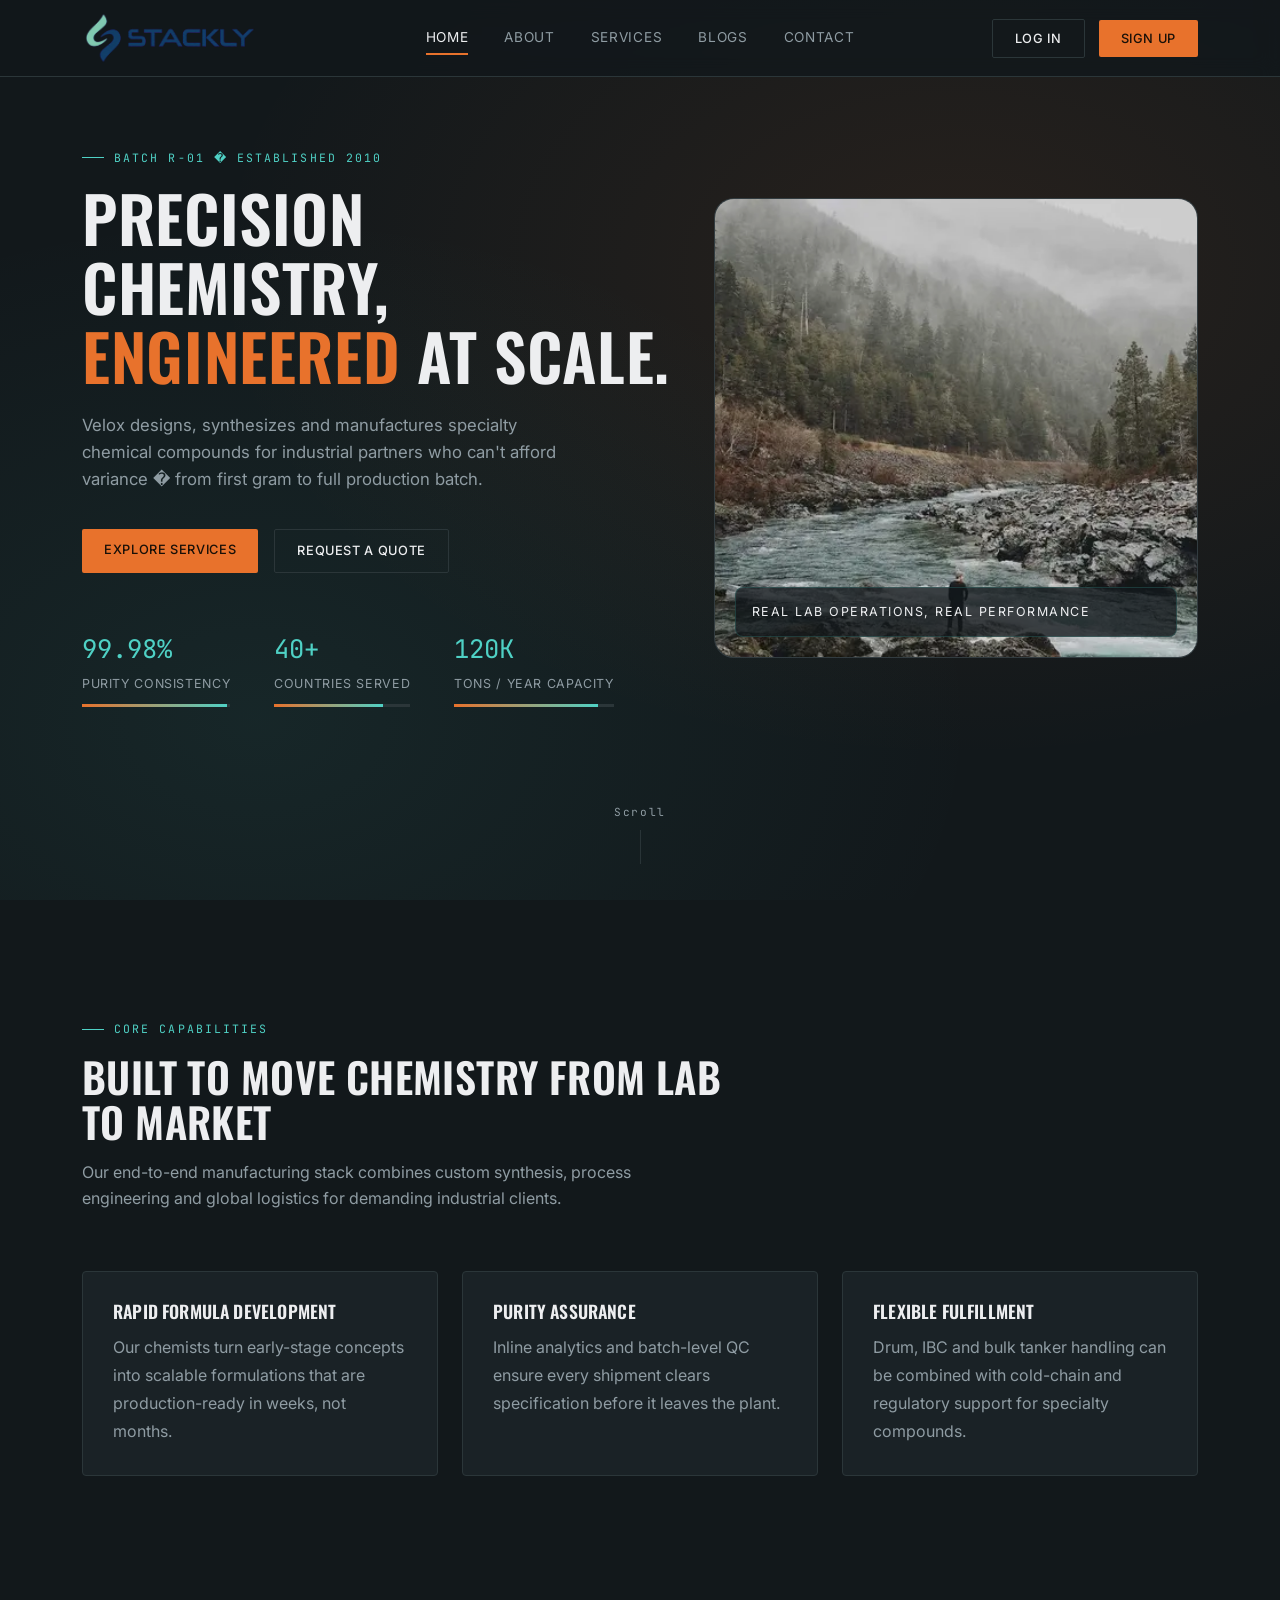
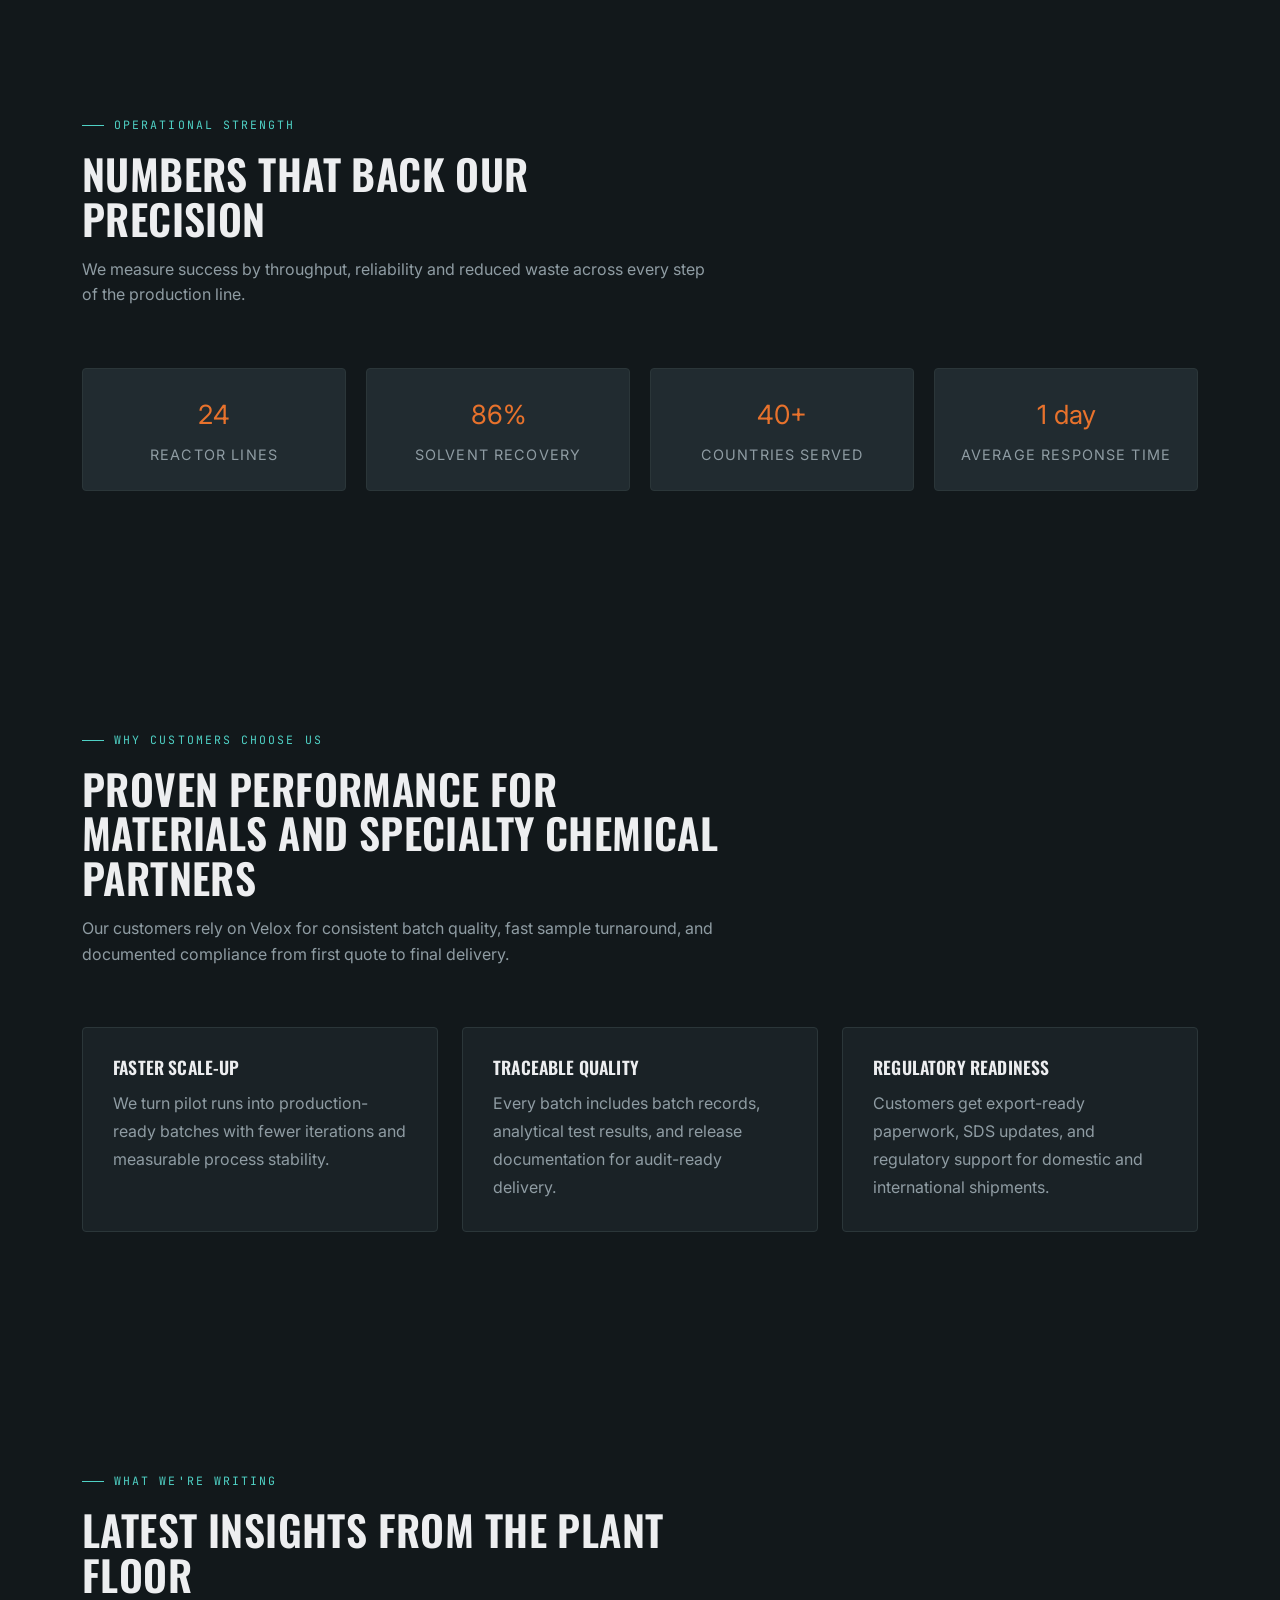
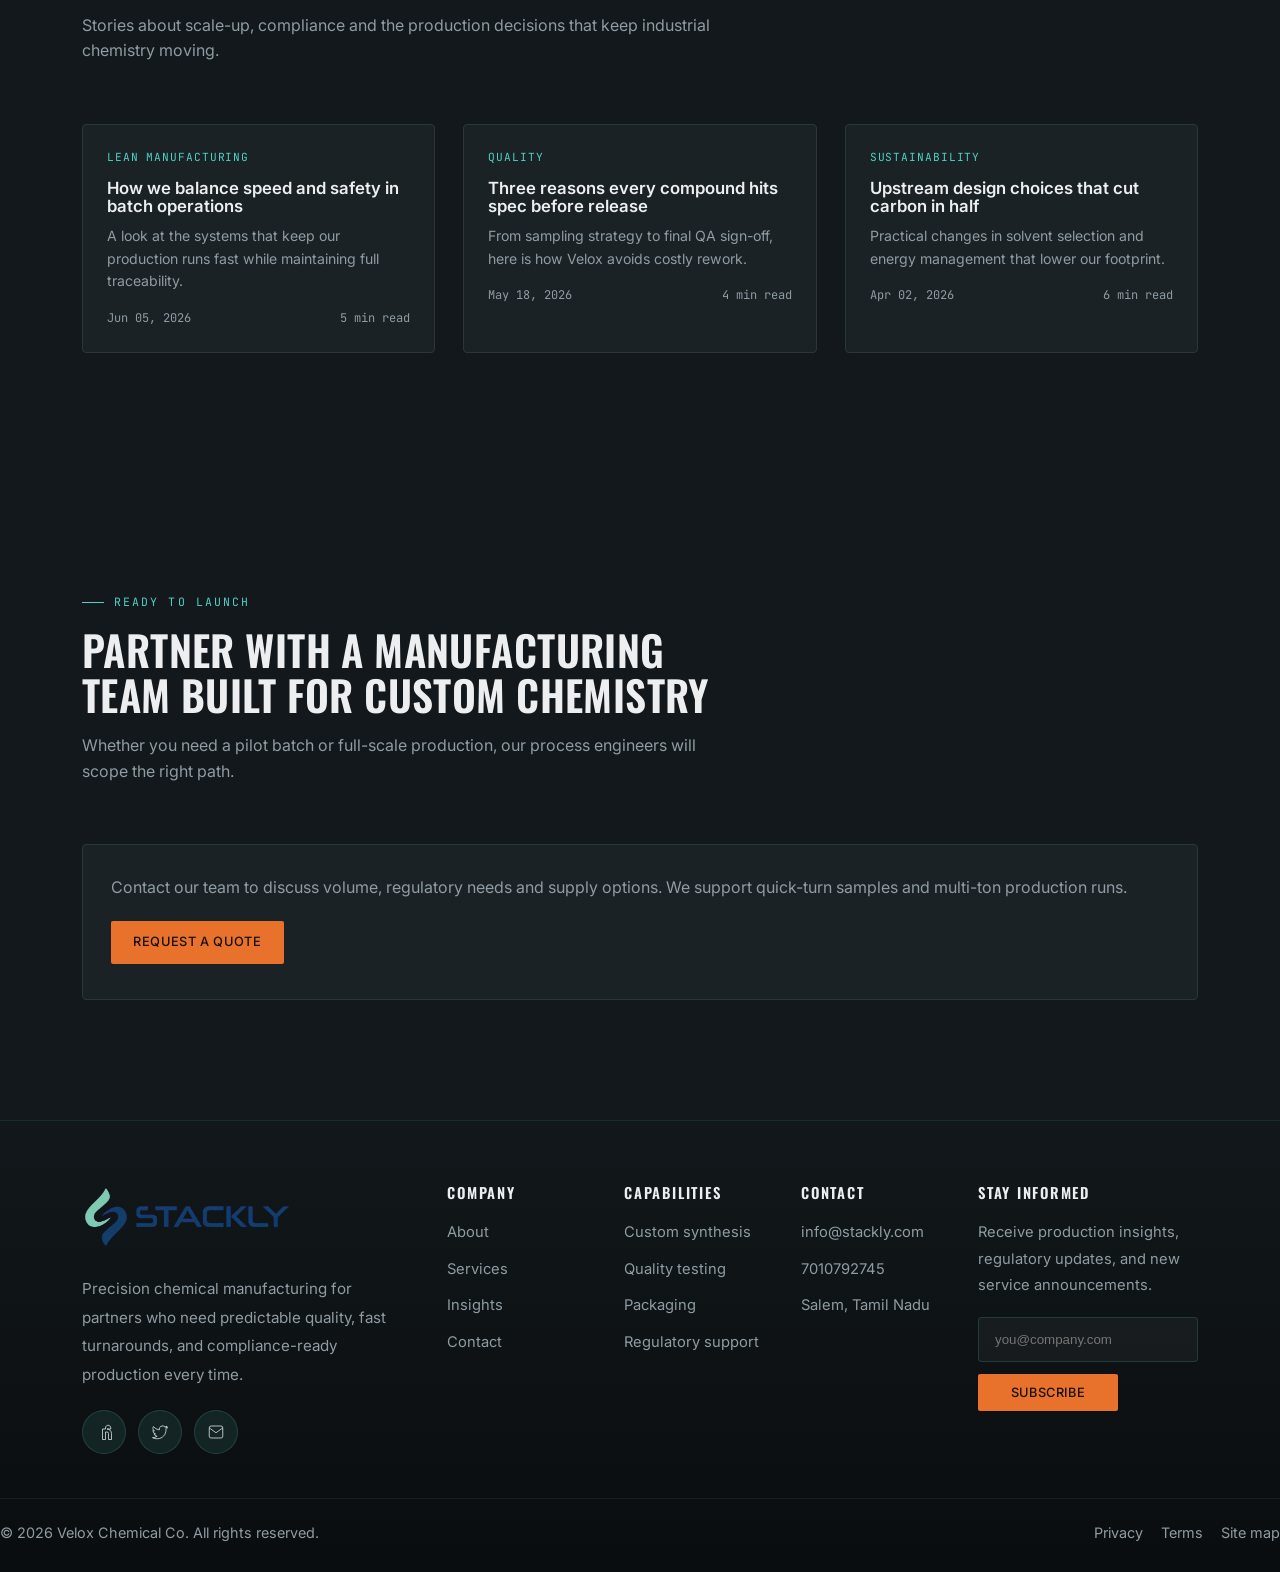
==== index.html @ 1faf5c13 "initial commit" ====
<!DOCTYPE html>
<html lang="en">
<head>
<meta charset="UTF-8">
<meta name="viewport" content="width=device-width, initial-scale=1.0">
<title>VELOX Chemical � Precision Chemical Manufacturing</title>
<link rel="preconnect" href="https://fonts.googleapis.com">
<link href="https://fonts.googleapis.com/css2?family=Oswald:wght@400;500;600;700&family=Inter:wght@400;500;600&family=JetBrains+Mono:wght@400;500&display=swap" rel="stylesheet">
<link rel="stylesheet" href="styles.css">
</head>
<body>
<header class="site-nav">
  <div class="nav-inner">
    <a href="index.html" class="logo">
      <img src="assets/stackly-logo.png" alt="Stackly" class="brand-logo">
    </a>
    <button class="hamburger" id="hamburger" aria-label="Toggle menu"><span></span><span></span><span></span></button>
    <nav class="links" id="navLinks">
      <a href="index.html" class="nav-link">Home</a>
      <a href="about.html" class="nav-link">About</a>
      <a href="services.html" class="nav-link">Services</a>
      <a href="blogs.html" class="nav-link">Blogs</a>
      <a href="contact.html" class="nav-link">Contact</a>
    </nav>
    <div class="nav-actions">
      <button class="btn btn-ghost" onclick="openAuth('login')"><span>Log In</span></button>
      <button class="btn btn-primary" onclick="openAuth('signup')"><span>Sign Up</span></button>
    </div>
  </div>
</header>
<main id="site">
  <section class="hero" id="home">
    <div class="container hero-grid">
      <div>
        <div class="eyebrow">Batch R-01 � Established 2010</div>
        <h1 class="reveal in-view">Precision chemistry,<br><em>engineered</em> at scale.</h1>
        <p class="lede reveal in-view" style="transition-delay:.1s">Velox designs, synthesizes and manufactures specialty chemical compounds for industrial partners who can't afford variance � from first gram to full production batch.</p>
        <div class="hero-ctas reveal in-view" style="transition-delay:.2s">
          <a href="services.html" class="btn btn-primary"><span>Explore Services</span></a>
          <a href="contact.html" class="btn btn-ghost"><span>Request a Quote</span></a>
        </div>
        <div class="stat-row reveal in-view" style="transition-delay:.3s">
          <div class="stat">
            <div class="num">99.98%</div>
            <div class="label">Purity Consistency</div>
            <div class="liquid-bar" style="--fill:98%"><i></i></div>
          </div>
          <div class="stat">
            <div class="num">40+</div>
            <div class="label">Countries Served</div>
            <div class="liquid-bar" style="--fill:80%"><i></i></div>
          </div>
          <div class="stat">
            <div class="num">120K</div>
            <div class="label">Tons / Year Capacity</div>
            <div class="liquid-bar" style="--fill:90%"><i></i></div>
          </div>
        </div>
      </div>
      <div class="scene reveal in-view" style="transition-delay:.2s">
        <div class="hero-media">
          <img src="assets/hero.webp" alt="Laboratory technician inspecting chemical reactor">
          <div class="hero-media-tag">Real lab operations, real performance</div>
        </div>
      </div>
    </div>
    <div class="scroll-cue"><span>Scroll</span><div class="line"></div></div>
  </section>
  <section id="home-services">
    <div class="container">
      <div class="section-head reveal">
        <div class="eyebrow">Core capabilities</div>
        <h2>Built to move chemistry from lab to market</h2>
        <p>Our end-to-end manufacturing stack combines custom synthesis, process engineering and global logistics for demanding industrial clients.</p>
      </div>
      <div class="feature-grid reveal-stagger">
        <div class="feature-card">
          <h3>Rapid formula development</h3>
          <p>Our chemists turn early-stage concepts into scalable formulations that are production-ready in weeks, not months.</p>
        </div>
        <div class="feature-card">
          <h3>Purity assurance</h3>
          <p>Inline analytics and batch-level QC ensure every shipment clears specification before it leaves the plant.</p>
        </div>
        <div class="feature-card">
          <h3>Flexible fulfillment</h3>
          <p>Drum, IBC and bulk tanker handling can be combined with cold-chain and regulatory support for specialty compounds.</p>
        </div>
      </div>
    </div>
  </section>
  <section id="home-impact" class="reveal">
    <div class="container">
      <div class="section-head">
        <div class="eyebrow">Operational strength</div>
        <h2>Numbers that back our precision</h2>
        <p>We measure success by throughput, reliability and reduced waste across every step of the production line.</p>
      </div>
      <div class="stats-grid">
        <div class="stat-card"><div class="num">24</div><div class="label">Reactor lines</div></div>
        <div class="stat-card"><div class="num">86%</div><div class="label">Solvent recovery</div></div>
        <div class="stat-card"><div class="num">40+</div><div class="label">Countries served</div></div>
        <div class="stat-card"><div class="num">1 day</div><div class="label">Average response time</div></div>
      </div>
    </div>
  </section>
  <section id="home-trust" class="reveal">
    <div class="container">
      <div class="section-head">
        <div class="eyebrow">Why customers choose us</div>
        <h2>Proven performance for materials and specialty chemical partners</h2>
        <p>Our customers rely on Velox for consistent batch quality, fast sample turnaround, and documented compliance from first quote to final delivery.</p>
      </div>
      <div class="feature-grid reveal-stagger">
        <div class="feature-card">
          <h3>Faster scale-up</h3>
          <p>We turn pilot runs into production-ready batches with fewer iterations and measurable process stability.</p>
        </div>
        <div class="feature-card">
          <h3>Traceable quality</h3>
          <p>Every batch includes batch records, analytical test results, and release documentation for audit-ready delivery.</p>
        </div>
        <div class="feature-card">
          <h3>Regulatory readiness</h3>
          <p>Customers get export-ready paperwork, SDS updates, and regulatory support for domestic and international shipments.</p>
        </div>
      </div>
    </div>
  </section>
  <section id="home-blog">
    <div class="container">
      <div class="section-head reveal">
        <div class="eyebrow">What we're writing</div>
        <h2>Latest insights from the plant floor</h2>
        <p>Stories about scale-up, compliance and the production decisions that keep industrial chemistry moving.</p>
      </div>
      <div class="blog-grid reveal-stagger">
        <article class="blog-card">
          <div class="blog-body">
            <div class="blog-tag">Lean Manufacturing</div>
            <h3>How we balance speed and safety in batch operations</h3>
            <p>A look at the systems that keep our production runs fast while maintaining full traceability.</p>
            <div class="blog-meta"><span>Jun 05, 2026</span><span>5 min read</span></div>
          </div>
        </article>
        <article class="blog-card">
          <div class="blog-body">
            <div class="blog-tag">Quality</div>
            <h3>Three reasons every compound hits spec before release</h3>
            <p>From sampling strategy to final QA sign-off, here is how Velox avoids costly rework.</p>
            <div class="blog-meta"><span>May 18, 2026</span><span>4 min read</span></div>
          </div>
        </article>
        <article class="blog-card">
          <div class="blog-body">
            <div class="blog-tag">Sustainability</div>
            <h3>Upstream design choices that cut carbon in half</h3>
            <p>Practical changes in solvent selection and energy management that lower our footprint.</p>
            <div class="blog-meta"><span>Apr 02, 2026</span><span>6 min read</span></div>
          </div>
        </article>
      </div>
    </div>
  </section>
  <section id="home-cta" class="reveal">
    <div class="container">
      <div class="section-head">
        <div class="eyebrow">Ready to launch</div>
        <h2>Partner with a manufacturing team built for custom chemistry</h2>
        <p>Whether you need a pilot batch or full-scale production, our process engineers will scope the right path.</p>
      </div>
      <div class="card-panel">
        <p>Contact our team to discuss volume, regulatory needs and supply options. We support quick-turn samples and multi-ton production runs.</p>
        <a href="contact.html" class="btn btn-primary" style="margin-top:20px; display:inline-block;"><span>Request a quote</span></a>
      </div>
    </div>
  </section>
</main>
<footer class="site-footer">
  <div class="container footer-grid">
    <div class="footer-brand">
      <a href="index.html" class="footer-logo"><img src="assets/stackly-logo.png" alt="Stackly" class="brand-logo"></a>
      <p>Precision chemical manufacturing for partners who need predictable quality, fast turnarounds, and compliance-ready production every time.</p>
      <div class="footer-social">
        <a href="404.html" aria-label="LinkedIn">
          <svg viewBox="0 0 24 24" aria-hidden="true"><path d="M16 8a6 6 0 0 1 6 6v8h-4v-8a2 2 0 0 0-2-2h-2v10h-4V8h4V6.5C14 4.57 15.57 3 17.5 3S21 4.57 21 6.5V8h-5z"/></svg>
        </a>
        <a href="404.html" aria-label="Twitter">
          <svg viewBox="0 0 24 24" aria-hidden="true"><path d="M22 5.92c-.8.35-1.65.58-2.55.69a4.44 4.44 0 0 0 1.96-2.45 8.8 8.8 0 0 1-2.8 1.08 4.4 4.4 0 0 0-7.5 4.02A12.48 12.48 0 0 1 3.15 4.8a4.37 4.37 0 0 0-.6 2.21 4.4 4.4 0 0 0 1.96 3.66 4.37 4.37 0 0 1-2-.56v.06a4.4 4.4 0 0 0 3.52 4.31 4.44 4.44 0 0 1-2 .08 4.4 4.4 0 0 0 4.11 3.05A8.82 8.82 0 0 1 2 19.54 12.43 12.43 0 0 0 8.29 21c7.55 0 11.68-6.26 11.68-11.68 0-.18-.01-.36-.02-.54A8.36 8.36 0 0 0 22 5.92z"/></svg>
        </a>
        <a href="404.html" aria-label="Email">
          <svg viewBox="0 0 24 24" aria-hidden="true"><path d="M3 6.5A2.5 2.5 0 0 1 5.5 4h13A2.5 2.5 0 0 1 21 6.5v11a2.5 2.5 0 0 1-2.5 2.5h-13A2.5 2.5 0 0 1 3 17.5v-11z"/><path d="M21 6.5 12 13 3 6.5"/></svg>
        </a>
      </div>
    </div>
    <div class="footer-column">
      <h4>Company</h4>
      <a href="about.html">About</a>
      <a href="services.html">Services</a>
      <a href="blogs.html">Insights</a>
      <a href="contact.html">Contact</a>
    </div>
    <div class="footer-column">
      <h4>Capabilities</h4>
      <a href="services.html">Custom synthesis</a>
      <a href="services.html">Quality testing</a>
      <a href="services.html">Packaging</a>
      <a href="services.html">Regulatory support</a>
    </div>
    <div class="footer-column">
      <h4>Contact</h4>
      <p>info@stackly.com</p>
      <p>7010792745</p>
      <p>Salem, Tamil Nadu</p>
    </div>
    <div class="footer-column footer-subscribe">
      <h4>Stay informed</h4>
      <p>Receive production insights, regulatory updates, and new service announcements.</p>
      <form class="newsletter-form footer-newsletter-form">
        <input type="email" placeholder="you@company.com" aria-label="Email for newsletter">
        <button type="submit" class="btn btn-primary"><span>Subscribe</span></button>
      </form>
    </div>
  </div>
  <div class="footer-bottom">
    <p>© 2026 Velox Chemical Co. All rights reserved.</p>
    <div class="footer-bottom-links">
      <a href="#">Privacy</a>
      <a href="#">Terms</a>
      <a href="#">Site map</a>
    </div>
  </div>
</footer>
<div class="auth-overlay" id="authOverlay">
  <div class="auth-card">
    <button class="auth-close" onclick="closeAuth()" aria-label="Close">?</button>
    <div class="auth-role-select">
      <button type="button" class="role-option active" data-role="user" onclick="selectAuthRole('user')">User</button>
      <button type="button" class="role-option" data-role="admin" onclick="selectAuthRole('admin')">Admin</button>
    </div>
    <div class="auth-panel active" id="loginPanel">
      <div class="auth-eyebrow">Client Portal</div>
      <h2>Log in</h2>
      <p class="sub">Access batch records, certificates of analysis and shipment tracking.</p>
      <form class="auth-form" onsubmit="return submitAuth(event,'login')">
        <div class="field"><label for="li-email">Email</label><input id="li-email" type="email" required placeholder="you@company.com"></div>
        <div class="field"><label for="li-domain">Domain</label><select id="li-domain" required><option value="" selected disabled>Choose your domain</option><option>Manufacturing</option><option>Research &amp; Development</option><option>Pharmaceutical</option><option>Supplier</option><option>Other</option></select></div>
        <div class="field"><label for="li-pass">Password</label><input id="li-pass" type="password" required placeholder="��������"></div>
        <div class="auth-form-options"><button type="button" class="forgot-password" onclick="requestPasswordReset()">Forgot password?</button></div>
        <p class="auth-message" aria-live="polite"></p>
        <button type="submit" class="btn btn-primary auth-submit"><span>Log In</span></button>
      </form>
      <div class="auth-switch">New to Velox? <button onclick="switchAuth('signup')">Create an account</button></div>
    </div>
    <div class="auth-panel" id="signupPanel">
      <div class="auth-eyebrow">Client Portal</div>
      <h2>Sign up</h2>
      <p class="sub">Set up an account to request quotes and track production runs.</p>
      <form class="auth-form" onsubmit="return submitAuth(event,'signup')">
        <div class="field"><label for="su-name">Company name</label><input id="su-name" type="text" required placeholder="Acme Industries"></div>
        <div class="field"><label for="su-email">Email</label><input id="su-email" type="email" required placeholder="you@company.com"></div>
        <div class="field"><label for="su-pass">Password</label><input id="su-pass" type="password" required placeholder="��������"></div>
        <button type="submit" class="btn btn-primary auth-submit"><span>Create Account</span></button>
      </form>
      <div class="auth-switch">Already have an account? <button onclick="switchAuth('login')">Log in</button></div>
    </div>
  </div>
</div>
<script src="script.js"></script>
</body>
</html>
---- styles.css ----
:root{
  --bg:#12181B;
  --panel:#1A2226;
  --panel-2:#212B30;
  --border:#2B3639;
  --flame:#E8722C;
  --flame-2:#F6944F;
  --teal:#4FD1C5;
  --text:#EDEEF0;
  --muted:#8F9CA3;
  --font-display:'Oswald',sans-serif;
  --font-body:'Inter',sans-serif;
  --font-mono:'JetBrains Mono',monospace;
}
*{box-sizing:border-box; margin:0; padding:0;}
html{scroll-behavior:smooth;}
body{
  background:var(--bg);
  color:var(--text);
  font-family:var(--font-body);
  overflow-x:hidden;
  line-height:1.6;
}
a{color:inherit; text-decoration:none;}
ul{list-style:none;}
button{font-family:inherit; cursor:pointer; border:none;}
img,svg{display:block; max-width:100%;}
::selection{background:var(--flame); color:#12181B;}

/* focus visibility */
a:focus-visible, button:focus-visible, input:focus-visible, textarea:focus-visible{
  outline:2px solid var(--teal); outline-offset:3px;
}

.eyebrow{
  font-family:var(--font-mono);
  font-size:0.72rem;
  letter-spacing:0.18em;
  text-transform:uppercase;
  color:var(--teal);
  display:flex; align-items:center; gap:10px;
  margin-bottom:16px;
}
.eyebrow::before{
  content:"";
  width:22px; height:1px; background:var(--teal);
}
h1,h2,h3,h4{
  font-family:var(--font-display);
  font-weight:600;
  letter-spacing:0.01em;
  line-height:1.08;
  text-transform:uppercase;
}
.container{
  max-width:1180px; margin:0 auto; padding:0 32px;
}
section{padding:120px 0; position:relative;}
@media (max-width:768px){ section{padding:80px 0;} .container{padding:0 20px;} }

/* ---------- Reveal on scroll ---------- */
.reveal{ opacity:0; transform:translateY(28px); transition:opacity .8s ease, transform .8s ease; }
.reveal.in-view{ opacity:1; transform:translateY(0); }
.reveal-stagger > *{ opacity:0; transform:translateY(24px); transition:opacity .7s ease, transform .7s ease; }
.reveal-stagger.in-view > *{ opacity:1; transform:translateY(0); }
.reveal-stagger.in-view > *:nth-child(1){transition-delay:.05s;}
.reveal-stagger.in-view > *:nth-child(2){transition-delay:.15s;}
.reveal-stagger.in-view > *:nth-child(3){transition-delay:.25s;}
.reveal-stagger.in-view > *:nth-child(4){transition-delay:.35s;}
.reveal-stagger.in-view > *:nth-child(5){transition-delay:.45s;}
.reveal-stagger.in-view > *:nth-child(6){transition-delay:.55s;}

@media (prefers-reduced-motion: reduce){
  *{animation:none !important; transition:none !important;}
}

/* ---------- Nav ---------- */
header.site-nav{
  position:fixed; top:0; left:0; right:0; z-index:200;
  background:rgba(18,24,27,0.82);
  backdrop-filter:blur(10px);
  border-bottom:1px solid var(--border);
}
.nav-inner{
  max-width:1180px; margin:0 auto; padding:0 32px;
  display:grid; grid-template-columns:1fr auto 1fr; align-items:center;
  height:76px;
}
.logo{
  display:flex; align-items:center; gap:10px;
  font-family:var(--font-display); font-size:1.25rem; letter-spacing:0.05em;
  text-transform:uppercase; justify-self:start;
}
.brand-logo{ display:block; width:auto; max-width:100%; object-fit:contain; }
.logo .brand-logo{ width:176px; height:52px; }
.logo .mark{ width:28px; height:28px; }
.logo .mark circle{ fill:none; stroke:var(--flame); stroke-width:2; }
.logo .mark line{ stroke:var(--teal); stroke-width:2; }
nav.links{ display:flex; gap:36px; justify-self:center; }
nav.links a{
  font-size:0.85rem; letter-spacing:0.05em; text-transform:uppercase;
  color:var(--muted); position:relative; padding:6px 0;
  transition:color .3s ease;
}
nav.links a::after{
  content:""; position:absolute; left:0; bottom:0; height:2px; width:0;
  background:var(--flame); transition:width .3s ease;
}
nav.links a:hover, nav.links a.active{ color:var(--text); }
nav.links a:hover::after, nav.links a.active::after{ width:100%; }
.nav-actions{ display:flex; align-items:center; gap:14px; justify-self:end; }
.btn{
  font-size:0.8rem; letter-spacing:0.05em; text-transform:uppercase;
  padding:11px 22px; border-radius:2px; font-weight:500;
  position:relative; overflow:hidden; transition:transform .25s ease, box-shadow .25s ease;
  display:inline-block;
}
.btn-primary{
  background:var(--flame); color:#181008;
}
.btn-primary::before{
  content:""; position:absolute; inset:0; background:var(--flame-2);
  transform:translateX(-101%); transition:transform .35s ease;
}
.btn-primary:hover::before{ transform:translateX(0); }
.btn-primary span{ position:relative; z-index:1; }
.btn-ghost{
  border:1px solid var(--border); color:var(--text); background:transparent;
}
.btn-ghost:hover{ border-color:var(--teal); color:var(--teal); }
.hamburger{ display:none; flex-direction:column; gap:5px; width:26px; }
.hamburger span{ height:2px; background:var(--text); width:100%; transition:.3s; }
.hamburger.active span:nth-child(1){ transform:translateY(7px) rotate(45deg); }
.hamburger.active span:nth-child(2){ opacity:0; }
.hamburger.active span:nth-child(3){ transform:translateY(-7px) rotate(-45deg); }
@media (max-width:900px){
  body.mobile-menu-open{ overflow:hidden; }
  .nav-inner{ display:flex; }
  .logo{ margin-right:auto; }
  nav.links{
    position:fixed; top:76px; left:0; right:0; background:var(--panel);
    flex-direction:column; padding:24px 32px; gap:18px; border-bottom:1px solid var(--border);
    transform:translateY(-120%); transition:transform .35s ease; opacity:0;
  }
  nav.links.open{ transform:translateY(0); opacity:1; }
  .nav-actions{ order:2; }
  .hamburger{ display:flex; order:3; margin-left:16px; }
}
@media (max-width:600px){
  .nav-inner{ padding:0 16px; }
  .logo .brand-logo{ width:112px; height:42px; }
  .nav-actions{ gap:6px; }
  .nav-actions .btn{ padding:9px 10px; font-size:0.68rem; }
  .hamburger{ margin-left:10px; }
}

/* ---------- Hero ---------- */
.hero{
  min-height:100vh; display:flex; align-items:center;
  padding-top:76px;
  background:
    radial-gradient(ellipse at 75% 30%, rgba(232,114,44,0.10), transparent 55%),
    radial-gradient(ellipse at 20% 80%, rgba(79,209,197,0.08), transparent 50%);
}
.hero-grid{
  display:grid; grid-template-columns:1.1fr 0.9fr; gap:40px; align-items:center;
}
@media (max-width:900px){ .hero-grid{ grid-template-columns:1fr; } }
.hero h1{ font-size:clamp(2.4rem, 5vw, 4.2rem); margin-bottom:22px; }
.hero h1 em{ font-style:normal; color:var(--flame); }
.hero p.lede{ color:var(--muted); font-size:1.05rem; max-width:480px; margin-bottom:36px; }
.hero-ctas{ display:flex; gap:16px; margin-bottom:56px; flex-wrap:wrap; }

.stat-row{ display:flex; gap:44px; flex-wrap:wrap; }
.stat{ min-width:120px; }
.stat .num{ font-family:var(--font-mono); font-size:1.6rem; color:var(--teal); }
.stat .label{ font-size:0.78rem; color:var(--muted); text-transform:uppercase; letter-spacing:0.05em; margin-top:4px;}
.liquid-bar{ width:100%; height:3px; background:var(--border); margin-top:10px; overflow:hidden; }
.liquid-bar i{ display:block; height:100%; width:0%; background:linear-gradient(90deg,var(--flame),var(--teal)); transition:width 1.4s cubic-bezier(.4,0,.2,1); }
.stat-row.in-view .liquid-bar i{ width:var(--fill); }

/* Hero molecule scene */
.scene{ position:relative; height:460px; }
.hero-media{ position:relative; width:100%; height:100%; border-radius:20px; overflow:hidden; border:1px solid rgba(255,255,255,0.08); background:var(--panel-2); }
.hero-media img{ width:100%; height:100%; object-fit:cover; display:block; filter:brightness(0.9); transition:transform .55s ease; }
.hero-media:hover img{ transform:scale(1.03); }
.hero-media-tag{ position:absolute; left:20px; right:20px; bottom:20px; padding:14px 16px; border-radius:8px; background:rgba(18,24,27,0.78); border:1px solid rgba(79,209,197,0.18); color:var(--text); font-size:0.78rem; letter-spacing:0.12em; text-transform:uppercase; }
.section-image{ border-radius:20px; overflow:hidden; border:1px solid rgba(255,255,255,0.08); background:var(--panel-2); box-shadow: inset 0 0 0 1px rgba(255,255,255,0.03); }
.section-image img{ width:100%; height:100%; object-fit:cover; display:block; }
.contact-hero{ min-height:320px; margin-bottom:40px; }

.bond{ stroke:var(--border); stroke-width:2; }
.flask-liquid{ animation:wobble 4s ease-in-out infinite; transform-origin:center bottom; }
@keyframes wobble{ 0%,100%{ transform:scaleY(1); } 50%{ transform:scaleY(1.03); } }
.bubble{ animation:rise linear infinite; opacity:0.85; }
@keyframes rise{
  0%{ transform:translateY(0) scale(.6); opacity:0; }
  15%{ opacity:.9; }
  100%{ transform:translateY(-140px) scale(1); opacity:0; }
}

.scroll-cue{
  position:absolute; bottom:36px; left:50%; transform:translateX(-50%);
  display:flex; flex-direction:column; align-items:center; gap:8px;
  color:var(--muted); font-family:var(--font-mono); font-size:0.7rem; letter-spacing:0.15em;
}
.scroll-cue .line{ width:1px; height:34px; background:var(--border); position:relative; overflow:hidden; }
.scroll-cue .line::after{
  content:""; position:absolute; top:-100%; left:0; width:100%; height:100%;
  background:var(--flame); animation:scrolldrop 1.8s ease-in-out infinite;
}
@keyframes scrolldrop{ 0%{top:-100%;} 60%{top:100%;} 100%{top:100%;} }

/* section divider - signature bonded line */
.bond-divider{ display:flex; align-items:center; justify-content:center; gap:10px; margin:0 0 56px; }
.bond-divider .node{ width:8px; height:8px; border-radius:50%; background:var(--flame); }
.bond-divider .node.alt{ background:var(--teal); }
.bond-divider .rule{ height:1px; width:64px; background:var(--border); }

.section-head{ max-width:640px; margin-bottom:60px; }
.section-head h2{ font-size:clamp(1.8rem,3.4vw,2.6rem); }
.section-head p{ color:var(--muted); margin-top:16px; }

/* ---------- About ---------- */
.about-grid{ display:grid; grid-template-columns:0.9fr 1.1fr; gap:64px; align-items:center; }
@media (max-width:900px){ .about-grid{ grid-template-columns:1fr; } }
.about-copy p{ color:var(--muted); margin-bottom:18px; }
.timeline{ margin-top:36px; border-left:1px solid var(--border); padding-left:24px; display:grid; gap:26px; }
.timeline .item .year{ font-family:var(--font-mono); color:var(--flame); font-size:0.85rem; }
.timeline .item h4{ font-size:1rem; text-transform:none; letter-spacing:0; margin:4px 0 4px; font-family:var(--font-body); font-weight:600; }
.timeline .item p{ color:var(--muted); font-size:0.9rem; }
.facility-art{ background:var(--panel); border:1px solid var(--border); border-radius:4px; padding:24px; }

/* ---------- Services ---------- */
.services-grid{ display:grid; grid-template-columns:repeat(3,1fr); gap:1px; background:var(--border); border:1px solid var(--border); }
@media (max-width:900px){ .services-grid{ grid-template-columns:1fr 1fr; } }
@media (max-width:600px){ .services-grid{ grid-template-columns:1fr; } }
.service-card{
  background:var(--panel); padding:36px 30px; transition:background .35s ease, transform .35s ease;
  position:relative;
}
.service-card:hover{ background:var(--panel-2); transform:translateY(-4px); }
.service-card .code{ font-family:var(--font-mono); color:var(--teal); font-size:0.78rem; letter-spacing:0.1em; }
.service-icon{ width:44px; height:44px; margin:18px 0 16px; color:var(--flame); transition:transform .4s ease; }
.service-card:hover .service-icon{ transform:rotate(-8deg) scale(1.08); }
.service-card h3{ font-size:1.05rem; margin-bottom:10px; }
.service-card p{ color:var(--muted); font-size:0.9rem; }
  .feature-grid{display:grid; grid-template-columns:repeat(3,1fr); gap:24px;}
  @media (max-width:900px){ .feature-grid{grid-template-columns:1fr;} }
  .feature-card{background:var(--panel); border:1px solid var(--border); border-radius:4px; padding:30px; transition:transform .3s ease, border-color .3s ease;}
  .feature-card:hover{transform:translateY(-4px); border-color:var(--flame);}  
  .feature-card h3{font-size:1.1rem; margin-bottom:12px;}
  .feature-card p{color:var(--muted); line-height:1.75;}
  .stats-grid{display:grid; grid-template-columns:repeat(4,1fr); gap:20px; margin-top:16px;}
  @media (max-width:900px){ .stats-grid{grid-template-columns:1fr;} }
  .stat-card{background:var(--panel-2); border:1px solid var(--border); border-radius:4px; padding:24px; text-align:center;}
  .stat-card .num{font-size:1.65rem; color:var(--flame); margin-bottom:8px;}
  .stat-card .label{color:var(--muted); font-size:0.9rem; text-transform:uppercase; letter-spacing:0.08em;}
  .split-grid{display:grid; grid-template-columns:1fr 1fr; gap:32px;}
  @media (max-width:900px){ .split-grid{grid-template-columns:1fr;} }
  .card-panel{background:var(--panel); border:1px solid var(--border); border-radius:4px; padding:28px;}
  .card-panel h3{font-size:1.05rem; margin-bottom:12px;}
  .card-panel p{color:var(--muted); line-height:1.75;}
  .faq-grid{display:grid; grid-template-columns:1fr 1fr; gap:24px;}
  @media (max-width:900px){ .faq-grid{grid-template-columns:1fr;} }
  .faq-item{background:var(--panel); border:1px solid var(--border); border-radius:4px; padding:24px;}
  .faq-item h4{font-size:1rem; margin-bottom:10px;}
  .faq-item p{color:var(--muted); line-height:1.7;}
/* ---------- Blogs ---------- */
.blog-grid{ display:grid; grid-template-columns:repeat(3,1fr); gap:28px; }
@media (max-width:900px){ .blog-grid{ grid-template-columns:1fr; } }
.blog-card{
  background:var(--panel); border:1px solid var(--border); border-radius:4px; overflow:hidden;
  transition:transform .35s ease, border-color .35s ease;
}
.blog-card:hover{ transform:translateY(-6px); border-color:var(--flame); }
.blog-thumb{ height:170px; position:relative; overflow:hidden; }
.blog-thumb svg{ width:100%; height:100%; }
.blog-body{ padding:24px; }
.blog-tag{ font-family:var(--font-mono); font-size:0.7rem; color:var(--teal); text-transform:uppercase; letter-spacing:0.08em; }
.blog-body h3{ font-size:1.05rem; margin:12px 0 10px; text-transform:none; letter-spacing:0; font-family:var(--font-body); font-weight:600; }
.blog-body p{ color:var(--muted); font-size:0.88rem; margin-bottom:16px; }
.blog-meta{ display:flex; justify-content:space-between; font-size:0.75rem; color:var(--muted); font-family:var(--font-mono); }
.read-link{ color:var(--flame); font-size:0.82rem; font-weight:500; display:inline-flex; align-items:center; gap:6px; }
.read-link svg{ width:14px; height:14px; transition:transform .3s ease; }
.blog-card:hover .read-link svg{ transform:translateX(4px); }

/* ---------- Contact ---------- */
.contact-grid{ display:grid; grid-template-columns:1fr 1fr; gap:60px; }
@media (max-width:900px){ .contact-grid{ grid-template-columns:1fr; } }
.field{ margin-bottom:20px; }
.field label{ display:block; font-size:0.78rem; text-transform:uppercase; letter-spacing:0.06em; color:var(--muted); margin-bottom:8px; }
.field input, .field textarea, .field select{
  width:100%; background:var(--panel); border:1px solid var(--border); color:var(--text);
  padding:13px 14px; border-radius:2px; font-family:var(--font-body); font-size:0.92rem;
  transition:border-color .3s ease, box-shadow .3s ease;
}
.field select{ cursor:pointer; color-scheme:dark; }
.field input:focus, .field textarea:focus, .field select:focus{ border-color:var(--teal); box-shadow:0 0 0 3px rgba(79,209,197,0.12); outline:none; }
.field textarea{ min-height:120px; resize:vertical; }
.contact-info .info-item{ display:flex; gap:16px; margin-bottom:26px; }
.info-item .ic{ width:20px; height:20px; color:var(--flame); flex-shrink:0; margin-top:3px; }
.info-item h4{ font-size:0.9rem; text-transform:none; letter-spacing:0; font-family:var(--font-body); margin-bottom:4px; }
.info-item p{ color:var(--muted); font-size:0.88rem; }
.form-note{ font-size:0.8rem; color:var(--muted); margin-top:6px; min-height:20px; }
.form-note.success{ color:var(--teal); }

/* ---------- Footer ---------- */
.site-footer{
  background:linear-gradient(180deg, rgba(18,24,27,0.98), rgba(10,13,15,1));
  border-top:1px solid rgba(79,209,197,0.16);
  padding:64px 0 28px;
}
.footer-grid{
  display:grid;
  grid-template-columns:2.3fr 1fr 1fr 1fr 1.2fr;
  gap:32px;
  align-items:flex-start;
}
@media (max-width:1100px){ .footer-grid{ grid-template-columns:1.9fr 1fr 1fr; } }
@media (max-width:900px){ .footer-grid{ grid-template-columns:1fr; } }
.footer-logo{
  display:inline-block;
  font-family:var(--font-display);
  font-size:1.75rem;
  letter-spacing:0.14em;
  text-transform:uppercase;
  color:var(--text);
  margin-bottom:18px;
}
.footer-logo .brand-logo{ width:210px; height:auto; }
.footer-brand p{ color:var(--muted); font-size:0.95rem; line-height:1.9; margin:0; max-width:420px; }
.footer-social{ display:flex; flex-wrap:wrap; gap:12px; margin-top:20px; }
.footer-social a{ width:44px; height:44px; display:inline-flex; align-items:center; justify-content:center; color:var(--text); background:rgba(79,209,197,0.1); border:1px solid rgba(79,209,197,0.18); border-radius:999px; transition:transform .25s ease, background .25s ease; }
.footer-social a:hover{ background:rgba(79,209,197,0.18); transform:translateY(-2px); }
.footer-social svg{ width:18px; height:18px; stroke:currentColor; fill:none; }
.footer-column h4{ font-size:0.92rem; margin-bottom:18px; color:var(--text); text-transform:uppercase; letter-spacing:0.12em; }

/* ---------- Premium dashboards ---------- */
.premium-dashboard{ background:#0b1015; color:#eef4f6; min-height:100vh; }
.dashboard-topbar{ position:fixed; inset:0 0 auto 0; height:76px; z-index:300; padding:0 28px; display:flex; align-items:center; justify-content:space-between; background:rgba(11,16,21,.92); border-bottom:1px solid rgba(255,255,255,.08); backdrop-filter:blur(16px); }
.dashboard-brand img{ display:block; width:166px; height:50px; object-fit:contain; }
.dashboard-header-actions{ display:flex; align-items:center; gap:12px; }
.dashboard-header-actions{ position:relative; }
.dashboard-mobile-menu{ display:none; width:40px; height:40px; padding:10px; flex-direction:column; justify-content:center; gap:5px; border:1px solid rgba(255,255,255,.1); border-radius:10px; background:rgba(255,255,255,.035); }
.dashboard-mobile-menu span{ display:block; width:100%; height:2px; background:#dce7ea; transition:.25s; }.dashboard-mobile-menu.active span:nth-child(1){ transform:translateY(7px) rotate(45deg); }.dashboard-mobile-menu.active span:nth-child(2){ opacity:0; }.dashboard-mobile-menu.active span:nth-child(3){ transform:translateY(-7px) rotate(-45deg); }
.dashboard-menu-backdrop{ display:none; position:fixed; inset:76px 0 0; z-index:280; background:rgba(3,7,10,.68); backdrop-filter:blur(2px); }
[hidden]{ display:none!important; }
.dashboard-split-grid.single-dashboard-panel{ grid-template-columns:1fr; }
.sidebar-logout{ margin-top:10px; color:#ef8063!important; border:1px solid rgba(238,112,94,.16); }
.dashboard-sidebar nav .sidebar-logout:hover{ color:#fff!important; background:rgba(238,112,94,.1); box-shadow:inset 3px 0 #ee705e; }
.dashboard-popover{ position:absolute; top:54px; right:0; width:310px; padding:10px; z-index:500; border:1px solid rgba(255,255,255,.1); border-radius:14px; background:#121b22; box-shadow:0 24px 60px rgba(0,0,0,.45); animation:fadeSlide .2s ease; }
.dashboard-popover a,.dashboard-popover button{ width:100%; display:grid; gap:4px; padding:12px; border-radius:9px; color:#dce7ea; text-align:left; font-size:12px; }
.dashboard-popover a:hover,.dashboard-popover button:hover{ background:rgba(79,209,197,.08); }
.dashboard-popover small{ color:#788991; font-size:10px; line-height:1.5; }.popover-title{ display:flex; justify-content:space-between; padding:10px 12px 12px; border-bottom:1px solid rgba(255,255,255,.07); }.popover-title span{ color:#55d7ca; font-size:10px; }.popover-profile{ display:flex; align-items:center; gap:11px; padding:10px 11px 14px; margin-bottom:5px; border-bottom:1px solid rgba(255,255,255,.07); }.popover-profile>div{ display:grid; gap:3px; }.popover-logout{ color:#ef8063!important; border-top:1px solid rgba(255,255,255,.07); margin-top:5px; }
.dashboard-icon-button{ position:relative; width:42px; height:42px; display:grid; place-items:center; border:1px solid rgba(255,255,255,.1); border-radius:12px; color:#cbd7dc; background:rgba(255,255,255,.035); }
.dashboard-icon-button:hover,.profile-button:hover{ border-color:rgba(79,209,197,.45); background:rgba(79,209,197,.07); }
.dashboard-icon-button svg,.profile-button>svg{ width:19px; fill:none; stroke:currentColor; stroke-width:1.8; }
.notification-dot{ position:absolute; right:-4px; top:-4px; min-width:17px; height:17px; padding:0 4px; display:grid; place-items:center; border-radius:20px; background:#ee7b41; border:2px solid #0b1015; color:#fff; font-size:9px; }
.notification-dot:empty{ min-width:9px; width:9px; height:9px; padding:0; top:4px; right:4px; }
.profile-button{ display:flex; align-items:center; gap:10px; padding:6px 10px 6px 7px; border:1px solid rgba(255,255,255,.1); border-radius:14px; color:#eef4f6; background:rgba(255,255,255,.035); text-align:left; }
.profile-avatar{ width:34px; height:34px; display:grid; place-items:center; flex:0 0 auto; border-radius:10px; background:linear-gradient(135deg,#55d7ca,#257b91); color:#061316; font-weight:800; font-size:12px; }
.profile-avatar.small{ width:32px; height:32px; font-size:10px; }
.profile-copy{ display:grid; gap:2px; min-width:118px; }.profile-copy strong{ font-size:12px; }.profile-copy small{ color:#82929a; font-size:10px; }
.dashboard-shell{ display:grid; grid-template-columns:240px minmax(0,1fr); padding-top:76px; min-height:100vh; }
.dashboard-sidebar{ position:fixed; top:76px; bottom:0; left:0; width:240px; padding:28px 18px 22px; display:flex; flex-direction:column; background:#0e151b; border-right:1px solid rgba(255,255,255,.07); overflow-y:auto; }
.sidebar-label,.dashboard-kicker,.widget-kicker{ color:#71828a; font:600 10px var(--font-mono); letter-spacing:.15em; text-transform:uppercase; }
.dashboard-sidebar nav{ display:grid; gap:5px; margin:14px 0 24px; }
.dashboard-sidebar nav a{ padding:12px 14px; border-radius:9px; color:#91a0a7; font-size:13px; transition:.2s; }
.dashboard-sidebar nav a:hover,.dashboard-sidebar nav a.active{ color:#eff; background:rgba(79,209,197,.1); box-shadow:inset 3px 0 #55d7ca; }
.sidebar-upgrade{ margin-top:auto; padding:18px; border:1px solid rgba(79,209,197,.16); border-radius:14px; background:linear-gradient(145deg,rgba(79,209,197,.1),rgba(38,70,83,.08)); }
.sidebar-upgrade span{ color:#55d7ca; font:600 9px var(--font-mono); letter-spacing:.14em; }.sidebar-upgrade strong{ display:block; margin:9px 0 6px; font-size:13px; }.sidebar-upgrade p{ color:#819097; font-size:11px; line-height:1.6; }.sidebar-upgrade button{ margin-top:12px; color:#55d7ca; font-size:11px; }
.dashboard-logout{ margin:18px 10px 0; color:#71828a; font-size:12px; }
.dashboard-content{ grid-column:2; width:100%; max-width:1480px; padding:42px clamp(22px,4vw,58px) 70px; }
.dashboard-welcome{ display:flex; align-items:flex-end; justify-content:space-between; gap:20px; margin-bottom:28px; }
.dashboard-welcome h1{ margin:7px 0 8px; font:600 clamp(2rem,3vw,3rem) var(--font-display); letter-spacing:.01em; }.dashboard-welcome p{ color:#83929a; }
.dashboard-primary{ padding:12px 18px; border-radius:9px; background:linear-gradient(135deg,#55d7ca,#3298a7); color:#071316; font-weight:700; font-size:12px; box-shadow:0 8px 26px rgba(79,209,197,.14); }
.dashboard-primary:hover{ transform:translateY(-1px); box-shadow:0 12px 28px rgba(79,209,197,.23); }
.dashboard-stat-grid{ display:grid; grid-template-columns:repeat(4,minmax(0,1fr)); gap:16px; margin-bottom:18px; }
.dashboard-stat-grid article,.dash-widget{ border:1px solid rgba(255,255,255,.075); border-radius:16px; background:linear-gradient(145deg,rgba(21,30,37,.95),rgba(14,21,27,.95)); box-shadow:0 18px 40px rgba(0,0,0,.12); }
.dashboard-stat-grid article{ padding:20px; display:grid; gap:9px; }.dashboard-stat-grid span{ color:#829098; font-size:11px; }.dashboard-stat-grid strong{ font-size:26px; letter-spacing:-.03em; }.dashboard-stat-grid small{ color:#77868d; font-size:10px; }.positive{ color:#56cdaa!important; }.warning{ color:#f4b760!important; }
.dashboard-main-grid{ display:grid; grid-template-columns:minmax(0,1.65fr) minmax(270px,.7fr); gap:18px; margin-bottom:18px; }.dash-widget{ padding:22px; }
.widget-heading{ display:flex; align-items:flex-start; justify-content:space-between; gap:14px; margin-bottom:22px; }.widget-heading h2{ margin-top:6px; font:500 18px var(--font-display); }.widget-heading>strong{ font-size:22px; color:#55d7ca; }.widget-heading select{ border:1px solid rgba(255,255,255,.09); border-radius:8px; padding:8px 10px; background:#101820; color:#91a0a7; font-size:10px; }
.chart-bars{ height:190px; padding:10px 8px 0; display:flex; align-items:flex-end; justify-content:space-around; gap:14px; border-bottom:1px solid rgba(255,255,255,.08); background:repeating-linear-gradient(to top,transparent 0,transparent 46px,rgba(255,255,255,.04) 47px); }.chart-bars i{ width:min(42px,9%); height:var(--h); border-radius:7px 7px 2px 2px; background:linear-gradient(to top,#277e8e,#55d7ca); box-shadow:0 0 18px rgba(79,209,197,.1); }.chart-labels{ display:flex; justify-content:space-around; padding-top:10px; color:#67767e; font-size:9px; }
.progress-widget{ text-align:center; }.progress-widget .widget-heading{text-align:left}.goal-ring{ width:148px; aspect-ratio:1; margin:20px auto; display:grid; place-items:center; border-radius:50%; background:radial-gradient(circle at center,#111a20 58%,transparent 59%),conic-gradient(#55d7ca 0 82%,rgba(255,255,255,.07) 82%); }.goal-ring span{ font-size:30px; font-weight:700; }.goal-ring small{ font-size:13px; color:#819097; }.progress-widget p{ color:#829098; font-size:11px; }
.text-button{ color:#55d7ca; font-size:11px; }.dashboard-table{ display:grid; }.table-row{ display:grid; grid-template-columns:1.5fr .7fr 1fr .6fr; gap:20px; align-items:center; min-width:620px; padding:14px 8px; border-top:1px solid rgba(255,255,255,.06); color:#a8b4b9; font-size:11px; }.dashboard-table{ overflow-x:auto; }.table-head{ border:0; color:#64747c; font-size:9px; text-transform:uppercase; letter-spacing:.1em; }.table-row span:first-child{ display:grid; gap:3px; }.table-row b{ color:#e6eef0; font-size:12px; }.table-row small{ color:#6f7e85; }.status{ display:inline-block; width:max-content; padding:5px 8px; border-radius:20px; font-style:normal; font-size:9px; }.status.active{ color:#61d8b2; background:rgba(72,200,156,.1); }.status.review{ color:#efbd6b; background:rgba(239,189,107,.1); }.status.planning{ color:#8fb7ef; background:rgba(91,143,218,.1); }
.mini-progress{ display:inline-block; width:76px; height:4px; margin-right:8px; border-radius:5px; background:rgba(255,255,255,.07); overflow:hidden; vertical-align:middle; }.mini-progress i{ display:block; height:100%; border-radius:5px; background:#55d7ca; }
.dashboard-split-grid{ display:grid; grid-template-columns:1fr 1fr; gap:18px; margin:18px 0; }.clean-list{ list-style:none; display:grid; }.clean-list li{ min-height:58px; display:flex; align-items:center; gap:12px; border-top:1px solid rgba(255,255,255,.06); }.clean-list li:first-child{ border-top:0; }.clean-list li>span:not(.file-icon){ display:grid; gap:4px; flex:1; }.clean-list b{ font-size:11px; }.clean-list small{ color:#718088; font-size:9px; }.clean-list strong{ font-size:11px; }.file-icon{ width:34px; height:34px; display:grid; place-items:center; border-radius:8px; background:rgba(79,209,197,.09); color:#55d7ca; font:600 8px var(--font-mono); }.support-widget{ display:flex; align-items:center; justify-content:space-between; gap:20px; background:linear-gradient(120deg,rgba(79,209,197,.11),rgba(19,29,36,.95)); }.support-widget h2{ margin:7px 0; font:500 18px var(--font-display); }.support-widget p{ color:#829098; font-size:11px; }
.operation-grid,.system-grid{ display:grid; grid-template-columns:repeat(4,1fr); gap:12px; }.operation-grid>div,.system-grid>div{ padding:17px; display:grid; gap:7px; border:1px solid rgba(255,255,255,.06); border-radius:12px; background:rgba(255,255,255,.02); }.operation-grid b,.system-grid span{ color:#87969d; font-size:10px; }.operation-grid strong{ font-size:24px; }.operation-grid small{ color:#65747b; font-size:9px; }.pulse{ width:7px; height:7px; border-radius:50%; }.pulse.green{background:#56cdaa}.pulse.amber{background:#f4b760}.pulse.blue{background:#72a7ed}.pulse.red{background:#ee705e}.approval-list li>div{ display:flex; gap:6px; }.approve,.reject{ width:27px;height:27px;border-radius:7px;background:rgba(86,205,170,.1);color:#56cdaa}.reject{background:rgba(238,112,94,.1);color:#ee705e}.user-growth strong{ font-size:32px; }.user-growth p,.user-growth small{ color:#829098; font-size:10px; margin:5px 0 14px; }.avatar-stack{ display:flex; margin-top:20px; }.avatar-stack span{ width:32px;height:32px;margin-right:-7px;display:grid;place-items:center;border:2px solid #151e25;border-radius:50%;background:#263943;color:#cbd7dc;font-size:8px}.system-grid{grid-template-columns:repeat(3,1fr)}.system-grid strong{font-size:17px}.system-grid .mini-progress{width:100%;margin-top:6px}.admin-theme .dashboard-primary{background:linear-gradient(135deg,#ef995e,#e86e3b);color:#1a0d07}.admin-theme .dashboard-sidebar nav a:hover,.admin-theme .dashboard-sidebar nav a.active{background:rgba(238,123,65,.1);box-shadow:inset 3px 0 #ee7b41}.admin-theme .admin-bars i{background:linear-gradient(to top,#b3482a,#ef995e)}.admin-theme .admin-ring{background:radial-gradient(circle at center,#111a20 58%,transparent 59%),conic-gradient(#ee7b41 0 91%,rgba(255,255,255,.07) 91%)}.admin-theme .admin-note{border-color:rgba(238,123,65,.2);background:rgba(238,123,65,.06)}.admin-theme .admin-note span{color:#ef995e}
@media(max-width:1100px){.dashboard-stat-grid{grid-template-columns:repeat(2,1fr)}.operation-grid{grid-template-columns:repeat(2,1fr)}}
@media(max-width:850px){body.dashboard-menu-open{overflow:hidden}.dashboard-shell{display:block}.dashboard-mobile-menu{display:flex;margin-left:auto;margin-right:10px}.dashboard-menu-backdrop.visible{display:block}.dashboard-sidebar{position:fixed;top:76px;bottom:0;left:0;z-index:290;width:min(300px,86vw);height:auto;padding:24px 18px;border-right:1px solid rgba(255,255,255,.08);border-bottom:0;transform:translateX(-105%);transition:transform .3s ease}.dashboard-sidebar.mobile-open{transform:translateX(0)}.dashboard-sidebar .sidebar-label{display:block}.dashboard-sidebar nav{display:grid;overflow:visible;margin:14px 0 24px;gap:5px}.dashboard-sidebar nav a{white-space:normal}.dashboard-content{padding:28px 18px 60px}.dashboard-main-grid,.dashboard-split-grid{grid-template-columns:1fr}}
@media(max-width:600px){.dashboard-topbar{padding:0 12px}.dashboard-brand img{width:100px}.dashboard-header-actions{gap:7px}.profile-copy{display:none}.profile-button{padding:4px}.dashboard-icon-button{width:38px;height:38px}.dashboard-mobile-menu{margin-right:7px;width:38px;height:38px}.dashboard-popover{position:fixed;top:70px;left:12px;right:12px;width:auto}.dashboard-welcome{align-items:flex-start;flex-direction:column}.dashboard-stat-grid{grid-template-columns:1fr 1fr;gap:10px}.dashboard-stat-grid article{padding:15px}.dashboard-stat-grid strong{font-size:21px}.chart-bars{height:150px;gap:7px}.operation-grid,.system-grid{grid-template-columns:1fr 1fr}.support-widget{align-items:flex-start;flex-direction:column}}
@media(max-width:380px){.dashboard-stat-grid,.operation-grid,.system-grid{grid-template-columns:1fr}.nav-actions .btn{padding:8px 7px;font-size:.62rem}.logo .brand-logo{width:96px}.hamburger{margin-left:7px}.footer-newsletter-form input{min-width:0;width:100%}}

.notfound-page{ min-height:calc(100vh - 76px); display:flex; align-items:center; padding-top:76px; }
.notfound-content{ min-height:calc(100vh - 76px); display:flex; align-items:center; justify-content:center; }
.notfound-content h1{ font-size:clamp(5rem,10vw,8rem); margin:0; letter-spacing:0.04em; }
.notfound-content h2{ font-size:2rem; margin:18px 0 14px; }
.notfound-content p{ color:var(--muted); max-width:520px; margin-bottom:28px; line-height:1.8; }
.notfound-actions{ display:flex; align-items:center; gap:16px; flex-wrap:wrap; }
.notfound-actions .btn{ min-width:170px; }
.footer-column a, .footer-column p{ display:block; color:var(--muted); font-size:0.92rem; line-height:1.8; margin-bottom:10px; transition:color .25s ease; }
.footer-column a:hover{ color:var(--text); }
.footer-subscribe p{ margin-bottom:18px; }
.footer-newsletter-form{ display:flex; gap:12px; flex-wrap:wrap; margin-top:12px; }
.footer-newsletter-form input{ flex:1 1 220px; min-width:220px; border:1px solid rgba(79,209,197,0.18); background:rgba(255,255,255,0.04); color:var(--text); padding:14px 16px; border-radius:4px; }
.footer-newsletter-form .btn{ min-width:140px; }
.footer-bottom{ margin-top:44px; display:flex; justify-content:space-between; align-items:center; gap:20px; border-top:1px solid rgba(79,209,197,0.1); padding-top:22px; }
.footer-bottom p{ color:var(--muted); font-size:0.9rem; margin:0; }
.footer-bottom-links{ display:flex; flex-wrap:wrap; gap:18px; }
.footer-bottom-links a{ color:var(--muted); font-size:0.9rem; transition:color .25s ease; }
.footer-bottom-links a:hover{ color:var(--text); }

/* ---------- Auth overlay ---------- */
.auth-overlay{
  position:fixed; inset:0; z-index:500; background:rgba(10,13,15,0.88);
  backdrop-filter:blur(6px);
  display:flex; align-items:center; justify-content:center;
  opacity:0; pointer-events:none; transition:opacity .4s ease;
  padding:20px;
}
.auth-overlay.open{ opacity:1; pointer-events:auto; }
.auth-card{
  width:100%; max-width:420px; background:var(--panel); border:1px solid var(--border);
  border-radius:6px; padding:44px 38px; position:relative;
  max-height:calc(100vh - 40px); overflow-y:auto;
  transform:translateY(18px) scale(.98); opacity:0; transition:transform .45s ease, opacity .45s ease;
}
.auth-overlay.open .auth-card{ transform:translateY(0) scale(1); opacity:1; }
.auth-close{
  position:absolute; top:18px; right:18px; width:30px; height:30px; border-radius:50%;
  background:transparent; border:1px solid var(--border); color:var(--muted);
  display:flex; align-items:center; justify-content:center; transition:.3s;
}
.auth-close:hover{ border-color:var(--flame); color:var(--flame); }
.auth-eyebrow{ font-family:var(--font-mono); font-size:0.7rem; color:var(--teal); letter-spacing:0.14em; text-transform:uppercase; margin-bottom:10px;}
.auth-card h2{ font-size:1.6rem; margin-bottom:10px; }
.auth-card .sub{ color:var(--muted); font-size:0.88rem; margin-bottom:28px; }
.auth-form{ display:grid; gap:18px; }
.auth-form .field input, .auth-form .field select{ background:var(--panel-2); }
.auth-form-options{ display:flex; justify-content:flex-end; margin-top:-10px; }
.forgot-password{ background:none; color:var(--teal); font-size:0.8rem; }
.forgot-password:hover{ color:var(--flame); text-decoration:underline; }
.auth-message{ min-height:18px; margin:-8px 0 0; color:var(--muted); font-size:0.78rem; }
.auth-message.success{ color:var(--teal); }
.auth-message.error{ color:var(--flame); }
.auth-submit{ width:100%; text-align:center; margin-top:6px; }
.auth-switch{ margin-top:22px; text-align:center; font-size:0.85rem; color:var(--muted); }
.auth-switch button{ background:none; color:var(--flame); font-weight:500; }
.auth-switch button:hover{ text-decoration:underline; }
.auth-role-select{ display:flex; gap:10px; justify-content:center; margin-bottom:24px; }
.role-option{ flex:1; padding:12px 14px; border:1px solid rgba(79,209,197,0.22); border-radius:10px; background:rgba(255,255,255,0.04); color:var(--text); font-weight:600; transition:background .25s ease, border-color .25s ease; }
.role-option.active{ background:rgba(79,209,197,0.14); border-color:rgba(79,209,197,0.36); }
.role-option:hover{ background:rgba(79,209,197,0.08); }
.auth-domain-row{ margin-bottom:18px; display:none; }
.auth-domain-row.visible{ display:block; }
.auth-domain-row .btn{ width:100%; }
.auth-panel{ display:none; }
.auth-panel.active{ display:block; animation:fadeSlide .4s ease; }
@keyframes fadeSlide{ from{opacity:0; transform:translateX(14px);} to{opacity:1; transform:translateX(0);} }
.hidden-section{ display:none; }
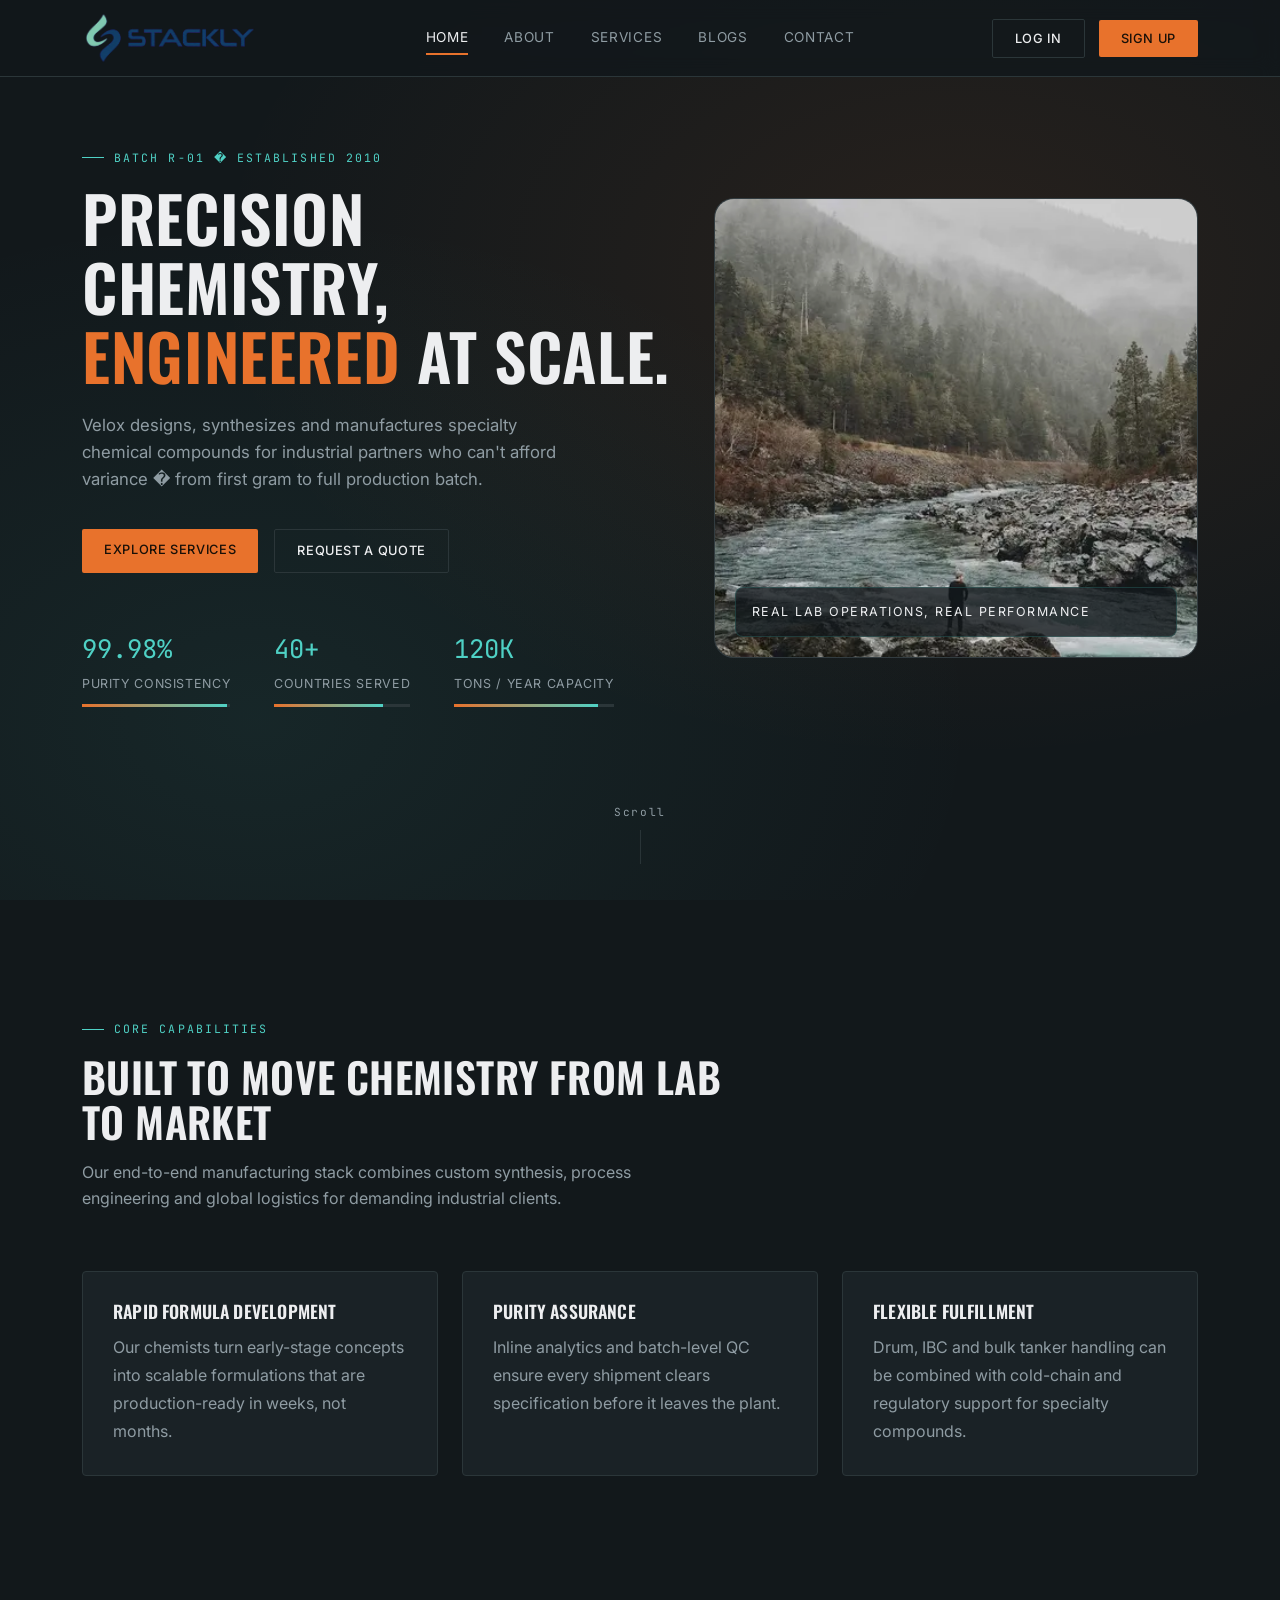
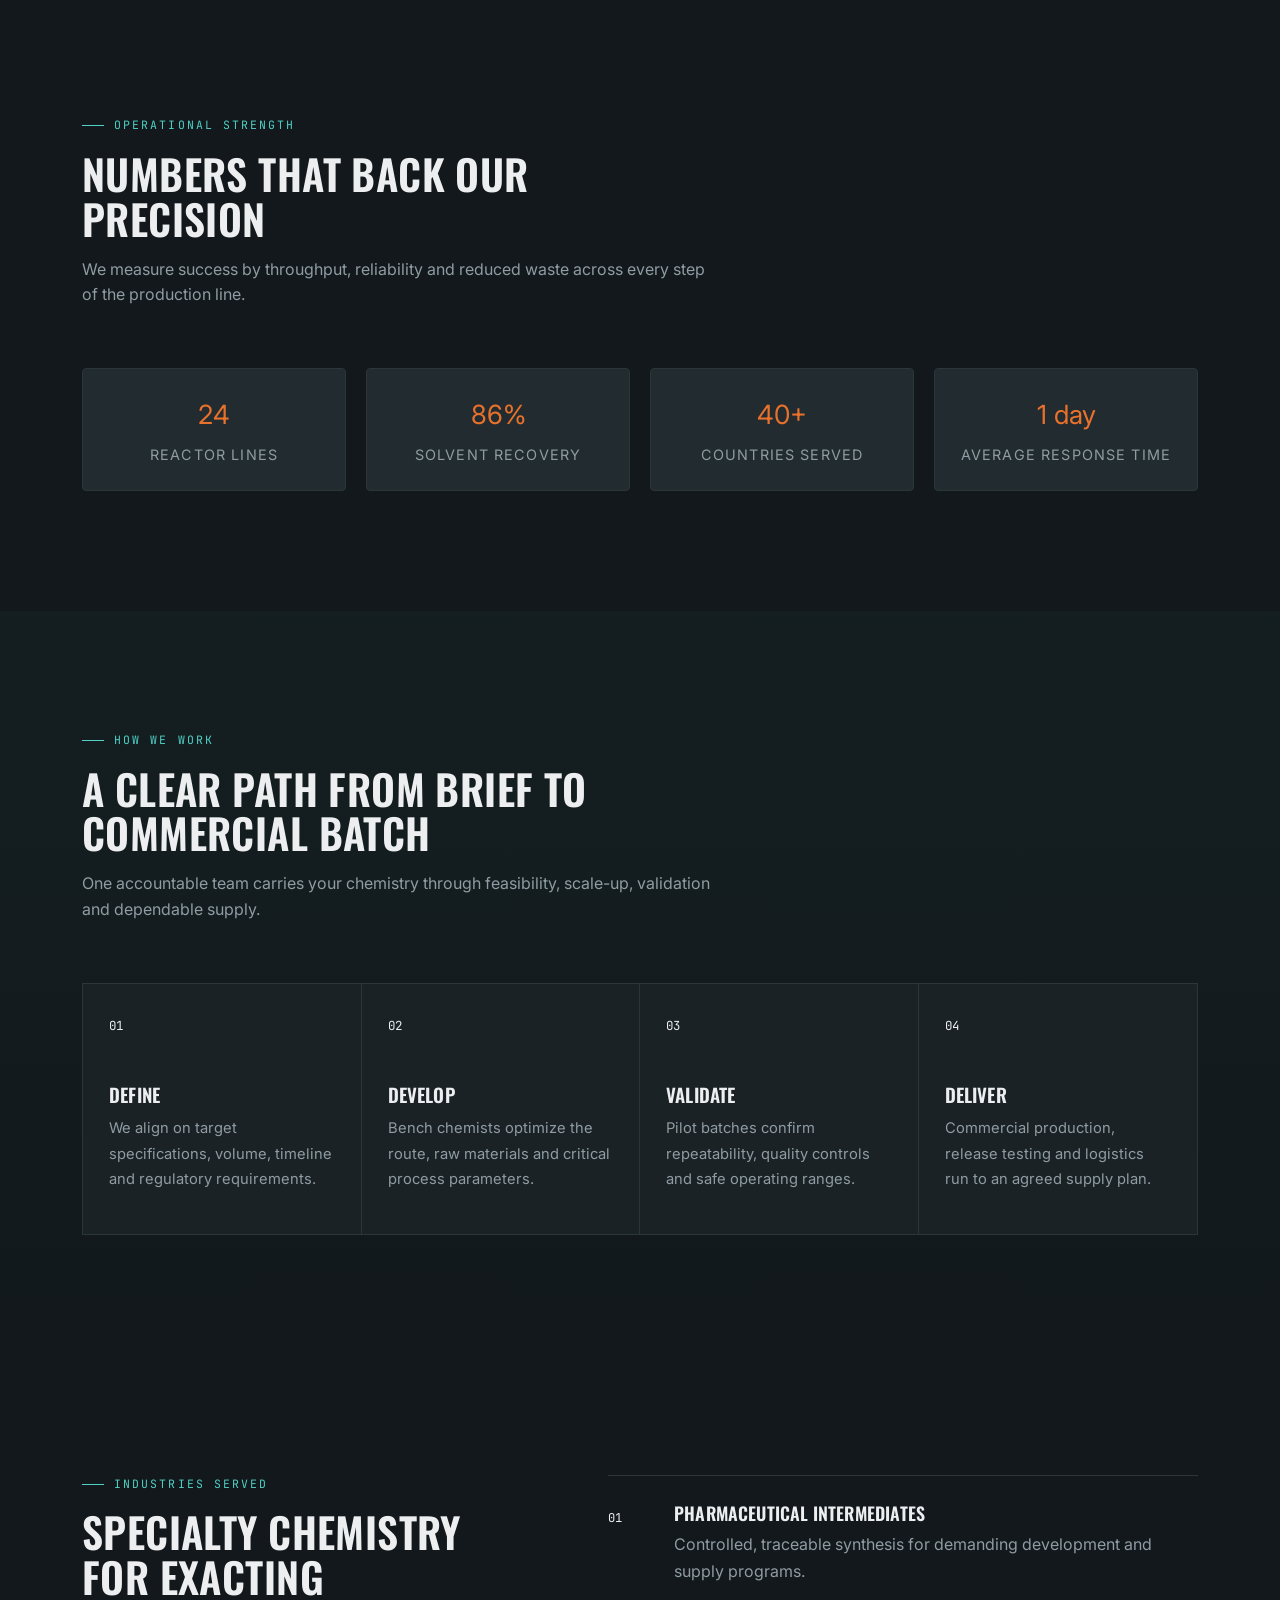
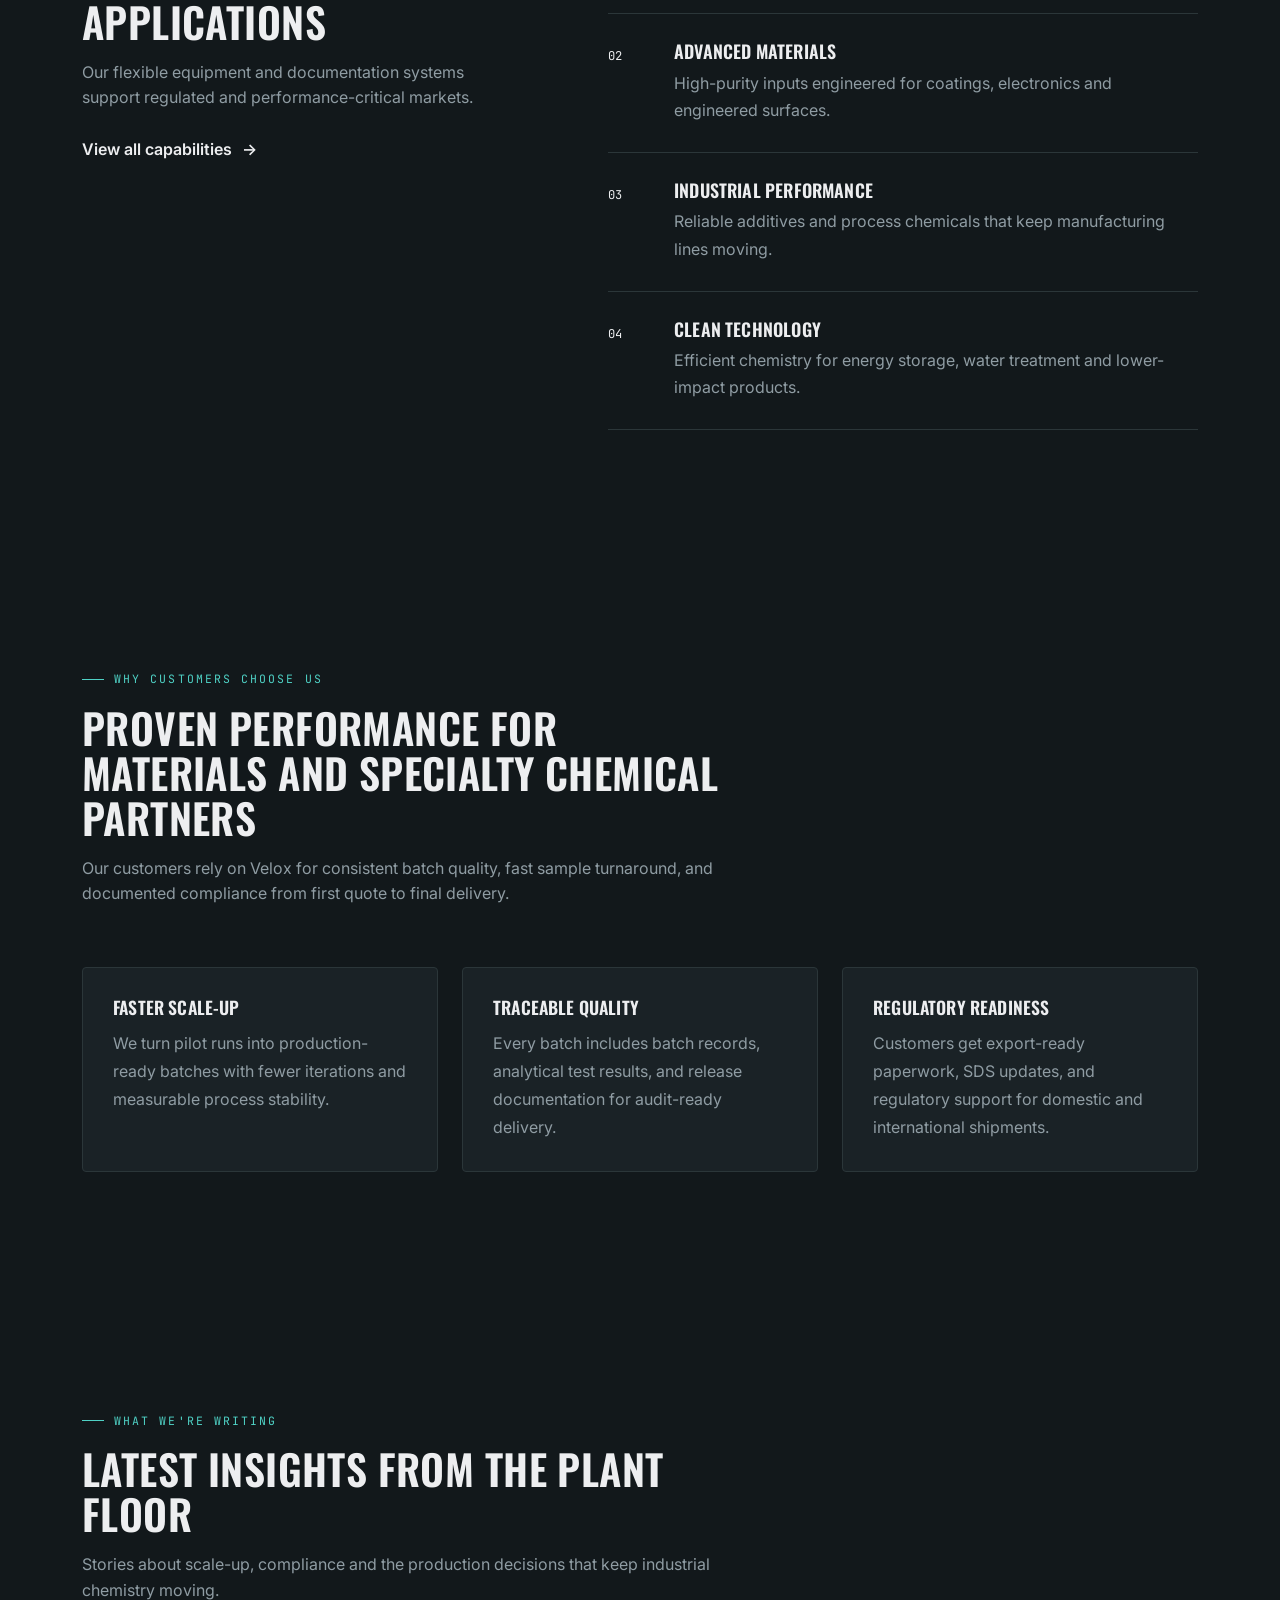
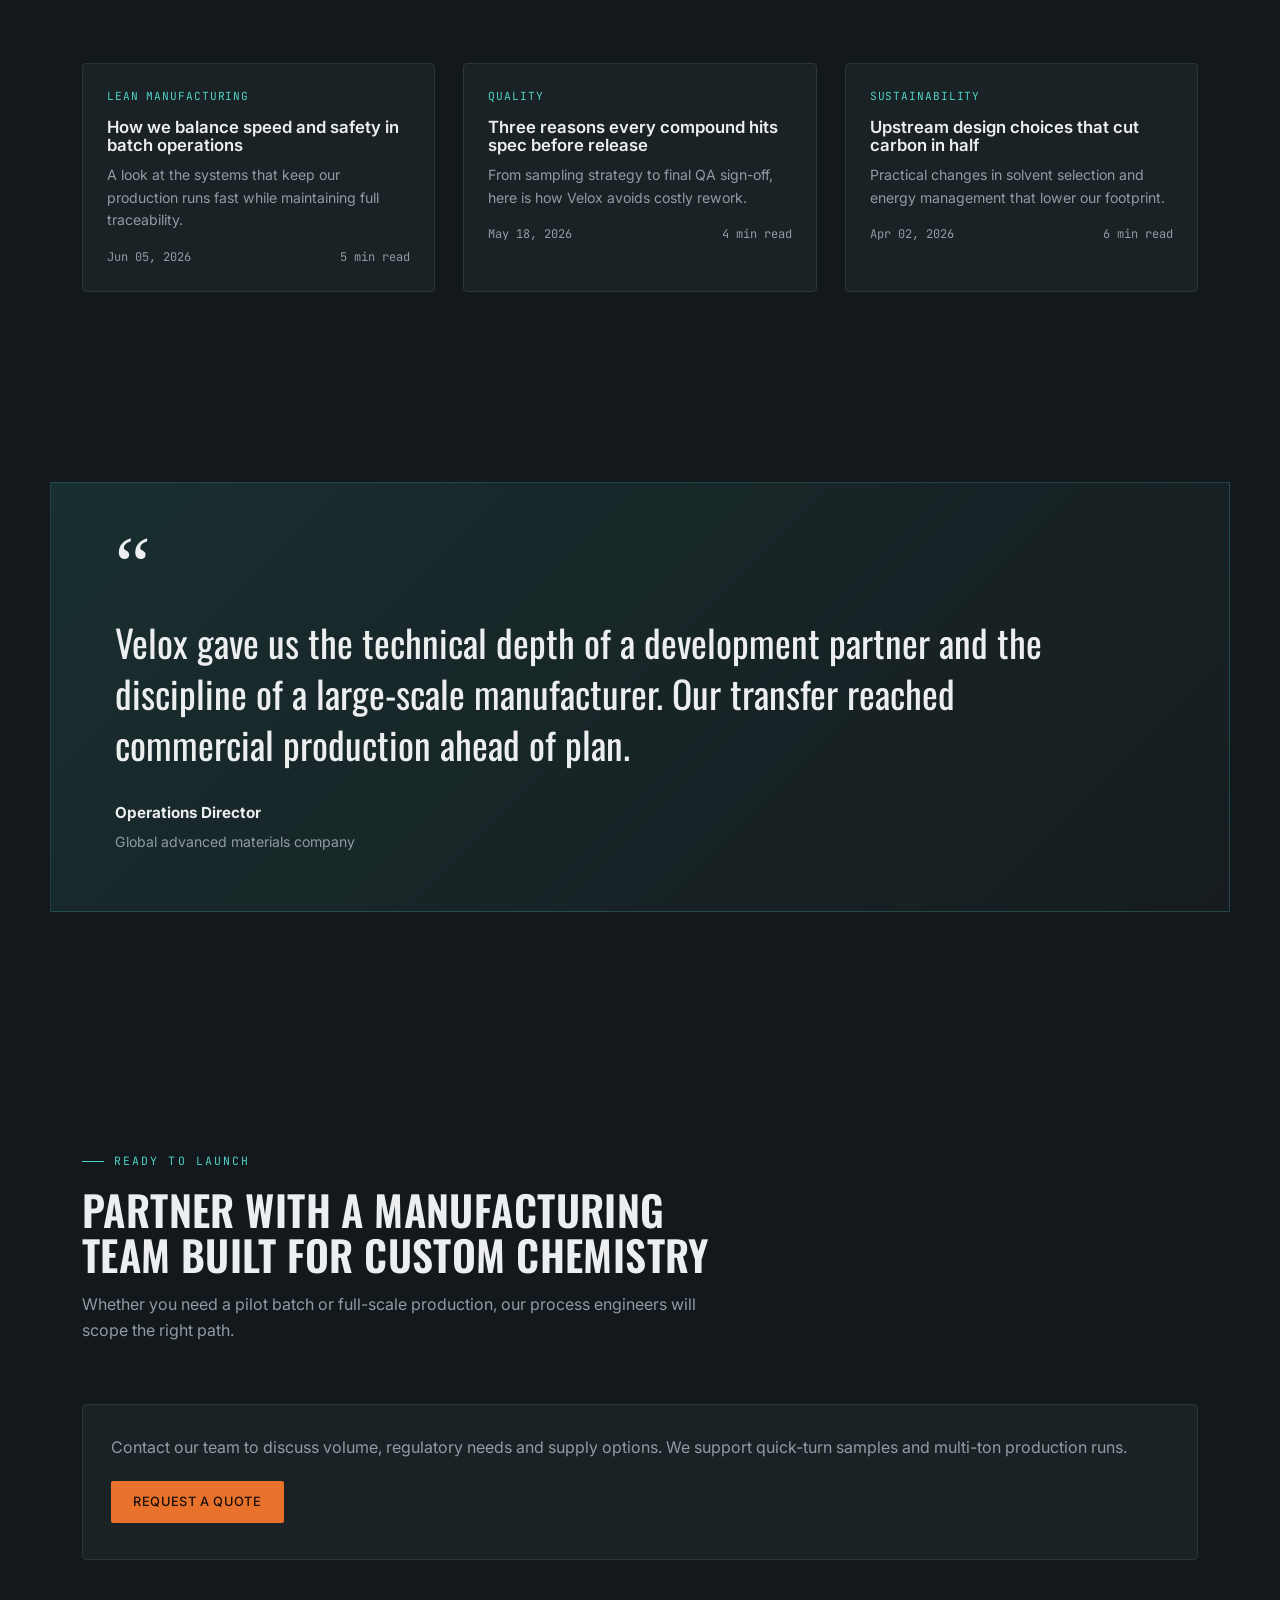
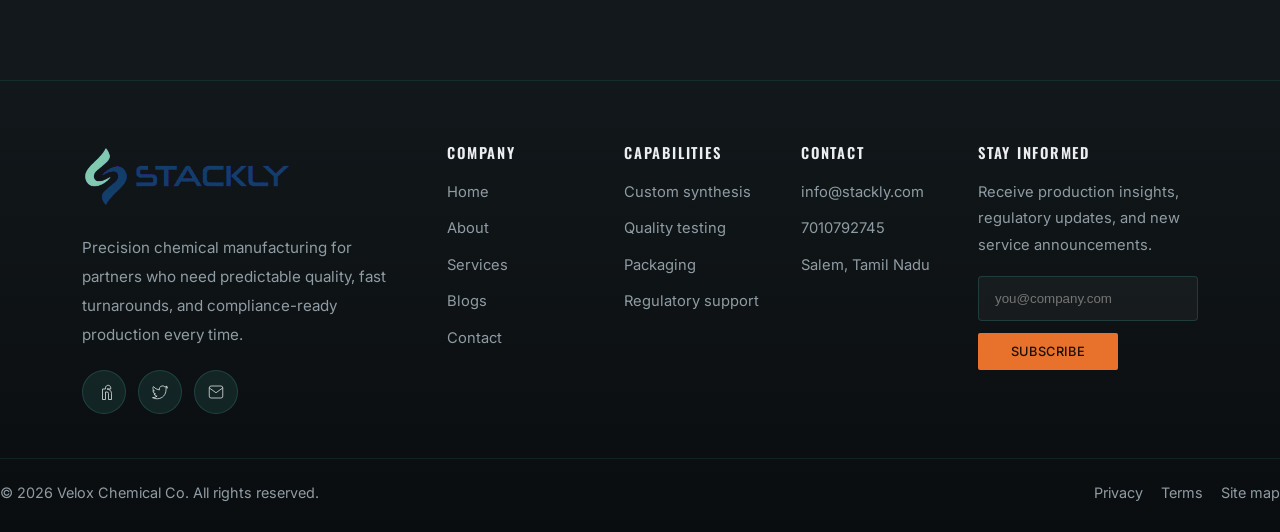
==== commit 587e824d: "update" ====
--- a/index.html
+++ b/index.html
@@ -104,6 +104,37 @@
       </div>
     </div>
   </section>
+  <section id="home-process" class="home-process">
+    <div class="container">
+      <div class="section-head reveal">
+        <div class="eyebrow">How we work</div>
+        <h2>A clear path from brief to commercial batch</h2>
+        <p>One accountable team carries your chemistry through feasibility, scale-up, validation and dependable supply.</p>
+      </div>
+      <div class="process-grid reveal-stagger">
+        <article class="process-step"><span>01</span><h3>Define</h3><p>We align on target specifications, volume, timeline and regulatory requirements.</p></article>
+        <article class="process-step"><span>02</span><h3>Develop</h3><p>Bench chemists optimize the route, raw materials and critical process parameters.</p></article>
+        <article class="process-step"><span>03</span><h3>Validate</h3><p>Pilot batches confirm repeatability, quality controls and safe operating ranges.</p></article>
+        <article class="process-step"><span>04</span><h3>Deliver</h3><p>Commercial production, release testing and logistics run to an agreed supply plan.</p></article>
+      </div>
+    </div>
+  </section>
+  <section id="home-industries">
+    <div class="container industries-layout">
+      <div class="section-head reveal">
+        <div class="eyebrow">Industries served</div>
+        <h2>Specialty chemistry for exacting applications</h2>
+        <p>Our flexible equipment and documentation systems support regulated and performance-critical markets.</p>
+        <a href="services.html" class="text-link">View all capabilities <span aria-hidden="true">→</span></a>
+      </div>
+      <div class="industry-list reveal-stagger">
+        <article><span>01</span><div><h3>Pharmaceutical intermediates</h3><p>Controlled, traceable synthesis for demanding development and supply programs.</p></div></article>
+        <article><span>02</span><div><h3>Advanced materials</h3><p>High-purity inputs engineered for coatings, electronics and engineered surfaces.</p></div></article>
+        <article><span>03</span><div><h3>Industrial performance</h3><p>Reliable additives and process chemicals that keep manufacturing lines moving.</p></div></article>
+        <article><span>04</span><div><h3>Clean technology</h3><p>Efficient chemistry for energy storage, water treatment and lower-impact products.</p></div></article>
+      </div>
+    </div>
+  </section>
   <section id="home-trust" class="reveal">
     <div class="container">
       <div class="section-head">
@@ -160,6 +191,13 @@
           </div>
         </article>
       </div>
+    </div>
+  </section>
+  <section id="home-testimonial" class="reveal">
+    <div class="container testimonial-panel">
+      <div class="quote-mark" aria-hidden="true">“</div>
+      <blockquote>Velox gave us the technical depth of a development partner and the discipline of a large-scale manufacturer. Our transfer reached commercial production ahead of plan.</blockquote>
+      <div class="quote-author"><strong>Operations Director</strong><span>Global advanced materials company</span></div>
     </div>
   </section>
   <section id="home-cta" class="reveal">
@@ -195,17 +233,18 @@
     </div>
     <div class="footer-column">
       <h4>Company</h4>
+      <a href="index.html">Home</a>
       <a href="about.html">About</a>
       <a href="services.html">Services</a>
-      <a href="blogs.html">Insights</a>
+      <a href="blogs.html">Blogs</a>
       <a href="contact.html">Contact</a>
     </div>
     <div class="footer-column">
       <h4>Capabilities</h4>
-      <a href="services.html">Custom synthesis</a>
-      <a href="services.html">Quality testing</a>
-      <a href="services.html">Packaging</a>
-      <a href="services.html">Regulatory support</a>
+      <a href="404.html">Custom synthesis</a>
+      <a href="404.html">Quality testing</a>
+      <a href="404.html">Packaging</a>
+      <a href="404.html">Regulatory support</a>
     </div>
     <div class="footer-column">
       <h4>Contact</h4>
@@ -217,7 +256,7 @@
       <h4>Stay informed</h4>
       <p>Receive production insights, regulatory updates, and new service announcements.</p>
       <form class="newsletter-form footer-newsletter-form">
-        <input type="email" placeholder="you@company.com" aria-label="Email for newsletter">
+        <input type="email" placeholder="you@company.com" aria-label="Email for newsletter" required>
         <button type="submit" class="btn btn-primary"><span>Subscribe</span></button>
       </form>
     </div>
@@ -225,9 +264,9 @@
   <div class="footer-bottom">
     <p>© 2026 Velox Chemical Co. All rights reserved.</p>
     <div class="footer-bottom-links">
-      <a href="#">Privacy</a>
-      <a href="#">Terms</a>
-      <a href="#">Site map</a>
+      <a href="404.html">Privacy</a>
+      <a href="404.html">Terms</a>
+      <a href="404.html">Site map</a>
     </div>
   </div>
 </footer>
--- a/styles.css
+++ b/styles.css
@@ -128,30 +128,37 @@
   border:1px solid var(--border); color:var(--text); background:transparent;
 }
 .btn-ghost:hover{ border-color:var(--teal); color:var(--teal); }
-.hamburger{ display:none; flex-direction:column; gap:5px; width:26px; }
-.hamburger span{ height:2px; background:var(--text); width:100%; transition:.3s; }
+.hamburger{ display:none; flex:0 0 44px; width:44px; height:44px; padding:11px 10px; flex-direction:column; justify-content:center; gap:5px; border:1px solid rgba(79,209,197,.28); border-radius:8px; color:var(--text); background:rgba(79,209,197,.08); box-shadow:0 6px 18px rgba(0,0,0,.18); }
+.hamburger span{ display:block; flex:0 0 2px; height:2px; border-radius:2px; background:currentColor; width:100%; transition:transform .3s,opacity .3s; }
 .hamburger.active span:nth-child(1){ transform:translateY(7px) rotate(45deg); }
 .hamburger.active span:nth-child(2){ opacity:0; }
 .hamburger.active span:nth-child(3){ transform:translateY(-7px) rotate(-45deg); }
 @media (max-width:900px){
   body.mobile-menu-open{ overflow:hidden; }
-  .nav-inner{ display:flex; }
+  .nav-inner{ display:flex; position:relative; }
   .logo{ margin-right:auto; }
   nav.links{
-    position:fixed; top:76px; left:0; right:0; background:var(--panel);
-    flex-direction:column; padding:24px 32px; gap:18px; border-bottom:1px solid var(--border);
-    transform:translateY(-120%); transition:transform .35s ease; opacity:0;
+    position:fixed; top:88px; left:14px; right:14px; max-height:calc(100vh - 104px); overflow-y:auto;
+    flex-direction:column; align-items:stretch; gap:6px; padding:14px;
+    border:1px solid rgba(79,209,197,.2); border-radius:14px;
+    background:rgba(26,34,38,.98); box-shadow:0 22px 55px rgba(0,0,0,.48); backdrop-filter:blur(18px);
+    transform:translateY(-14px) scale(.98); transform-origin:top; transition:transform .28s ease,opacity .22s ease,visibility .22s; opacity:0; visibility:hidden; pointer-events:none;
   }
-  nav.links.open{ transform:translateY(0); opacity:1; }
+  nav.links.open{ transform:translateY(0) scale(1); opacity:1; visibility:visible; pointer-events:auto; }
+  nav.links a{width:100%;padding:13px 15px;border-radius:8px;font-size:.82rem}
+  nav.links a::after{display:none}
+  nav.links a:hover,nav.links a.active{color:var(--text);background:rgba(79,209,197,.1);box-shadow:inset 3px 0 var(--teal)}
   .nav-actions{ order:2; }
-  .hamburger{ display:flex; order:3; margin-left:16px; }
+  .hamburger{ display:flex; order:3; margin-left:12px; position:relative; z-index:2; }
+  .hamburger:hover,.hamburger.active{color:var(--teal);border-color:rgba(79,209,197,.55);background:rgba(79,209,197,.14)}
 }
 @media (max-width:600px){
-  .nav-inner{ padding:0 16px; }
-  .logo .brand-logo{ width:112px; height:42px; }
-  .nav-actions{ gap:6px; }
-  .nav-actions .btn{ padding:9px 10px; font-size:0.68rem; }
-  .hamburger{ margin-left:10px; }
+  .nav-inner{ padding:0 12px; }
+  .logo .brand-logo{ width:104px; height:40px; }
+  .nav-actions{ gap:4px; }
+  .nav-actions .btn{ padding:8px 8px; font-size:0.62rem; }
+  .hamburger{ margin-left:7px; flex-basis:42px; width:42px; height:42px; }
+  nav.links{left:10px;right:10px;padding:12px}
 }
 
 /* ---------- Hero ---------- */
@@ -269,6 +276,33 @@
 /* ---------- Blogs ---------- */
 .blog-grid{ display:grid; grid-template-columns:repeat(3,1fr); gap:28px; }
 @media (max-width:900px){ .blog-grid{ grid-template-columns:1fr; } }
+.blog-newsletter-form{display:grid;grid-template-columns:minmax(0,1.5fr) minmax(150px,.5fr);gap:18px;width:100%;min-width:0}
+@media(max-width:600px){#newsletter .card-panel{padding:20px 16px}.blog-newsletter-form{display:flex;flex-direction:column;gap:12px;width:100%}.blog-newsletter-form input,.blog-newsletter-form .btn{display:flex;align-items:center;justify-content:center;width:100%!important;max-width:100%;min-width:0;min-height:48px}}
+
+/* Home page depth */
+.home-process{background:linear-gradient(180deg,rgba(79,209,197,.035),transparent)}
+.process-grid{display:grid;grid-template-columns:repeat(4,1fr);gap:0;border:1px solid var(--border);background:var(--panel)}
+.process-step{padding:32px 26px;min-height:250px;border-right:1px solid var(--border)}
+.process-step:last-child{border-right:0}
+.process-step>span{display:block;color:var(--accent);font-family:'JetBrains Mono',monospace;font-size:.78rem;margin-bottom:48px}
+.process-step h3{font-size:1.18rem;margin-bottom:12px}
+.process-step p{color:var(--muted);font-size:.92rem;line-height:1.75}
+.industries-layout{display:grid;grid-template-columns:minmax(280px,.85fr) minmax(420px,1.15fr);gap:90px;align-items:start}
+.industries-layout .section-head{position:sticky;top:130px;margin-bottom:0}
+.text-link{display:inline-flex;gap:10px;align-items:center;color:var(--accent);margin-top:26px;font-weight:600}
+.industry-list{border-top:1px solid var(--border)}
+.industry-list article{display:grid;grid-template-columns:44px 1fr;gap:22px;padding:28px 0;border-bottom:1px solid var(--border)}
+.industry-list article>span{color:var(--accent);font-family:'JetBrains Mono',monospace;font-size:.76rem;padding-top:5px}
+.industry-list h3{font-size:1.12rem;margin-bottom:8px}
+.industry-list p{color:var(--muted);line-height:1.7}
+#home-testimonial{padding-top:70px}
+.testimonial-panel{background:linear-gradient(135deg,rgba(79,209,197,.12),rgba(255,255,255,.02));border:1px solid rgba(79,209,197,.2);padding:58px 64px}
+.quote-mark{color:var(--accent);font-family:Georgia,serif;font-size:5rem;line-height:.6;margin-bottom:28px}
+.testimonial-panel blockquote{font-family:'Oswald',sans-serif;font-size:clamp(1.5rem,3vw,2.35rem);line-height:1.35;max-width:980px}
+.quote-author{display:flex;flex-direction:column;gap:5px;margin-top:32px}
+.quote-author strong{font-size:.95rem}.quote-author span{color:var(--muted);font-size:.88rem}
+@media(max-width:900px){.process-grid{grid-template-columns:1fr 1fr}.process-step:nth-child(2){border-right:0}.process-step:nth-child(-n+2){border-bottom:1px solid var(--border)}.industries-layout{grid-template-columns:1fr;gap:45px}.industries-layout .section-head{position:static}.testimonial-panel{padding:40px 30px}}
+@media(max-width:560px){.process-grid{grid-template-columns:1fr}.process-step{border-right:0!important;border-bottom:1px solid var(--border)}.process-step:last-child{border-bottom:0}.process-step>span{margin-bottom:28px}}
 .blog-card{
   background:var(--panel); border:1px solid var(--border); border-radius:4px; overflow:hidden;
   transition:transform .35s ease, border-color .35s ease;
@@ -350,7 +384,7 @@
 .sidebar-logout{ margin-top:10px; color:#ef8063!important; border:1px solid rgba(238,112,94,.16); }
 .dashboard-sidebar nav .sidebar-logout:hover{ color:#fff!important; background:rgba(238,112,94,.1); box-shadow:inset 3px 0 #ee705e; }
 .dashboard-popover{ position:absolute; top:54px; right:0; width:310px; padding:10px; z-index:500; border:1px solid rgba(255,255,255,.1); border-radius:14px; background:#121b22; box-shadow:0 24px 60px rgba(0,0,0,.45); animation:fadeSlide .2s ease; }
-.dashboard-popover a,.dashboard-popover button{ width:100%; display:grid; gap:4px; padding:12px; border-radius:9px; color:#dce7ea; text-align:left; font-size:12px; }
+.dashboard-popover a,.dashboard-popover button{ width:100%; display:grid; gap:4px; padding:12px; border:1px solid transparent; border-radius:9px; color:#dce7ea; background:transparent; text-align:left; font-size:12px; }
 .dashboard-popover a:hover,.dashboard-popover button:hover{ background:rgba(79,209,197,.08); }
 .dashboard-popover small{ color:#788991; font-size:10px; line-height:1.5; }.popover-title{ display:flex; justify-content:space-between; padding:10px 12px 12px; border-bottom:1px solid rgba(255,255,255,.07); }.popover-title span{ color:#55d7ca; font-size:10px; }.popover-profile{ display:flex; align-items:center; gap:11px; padding:10px 11px 14px; margin-bottom:5px; border-bottom:1px solid rgba(255,255,255,.07); }.popover-profile>div{ display:grid; gap:3px; }.popover-logout{ color:#ef8063!important; border-top:1px solid rgba(255,255,255,.07); margin-top:5px; }
 .dashboard-icon-button{ position:relative; width:42px; height:42px; display:grid; place-items:center; border:1px solid rgba(255,255,255,.1); border-radius:12px; color:#cbd7dc; background:rgba(255,255,255,.035); }
@@ -376,6 +410,18 @@
 .dashboard-welcome h1{ margin:7px 0 8px; font:600 clamp(2rem,3vw,3rem) var(--font-display); letter-spacing:.01em; }.dashboard-welcome p{ color:#83929a; }
 .dashboard-primary{ padding:12px 18px; border-radius:9px; background:linear-gradient(135deg,#55d7ca,#3298a7); color:#071316; font-weight:700; font-size:12px; box-shadow:0 8px 26px rgba(79,209,197,.14); }
 .dashboard-primary:hover{ transform:translateY(-1px); box-shadow:0 12px 28px rgba(79,209,197,.23); }
+.dashboard-content button,.sidebar-upgrade button,.sidebar-profile-links button{min-height:38px;padding:9px 14px;border:1px solid rgba(79,209,197,.22);border-radius:9px;color:#71ddd2;background:linear-gradient(145deg,rgba(79,209,197,.12),rgba(79,209,197,.035));font-weight:600;transition:transform .2s,border-color .2s,background .2s,box-shadow .2s}
+.dashboard-content button:hover,.sidebar-upgrade button:hover,.sidebar-profile-links button:hover{transform:translateY(-2px);border-color:rgba(79,209,197,.52);background:rgba(79,209,197,.16);box-shadow:0 8px 22px rgba(0,0,0,.2)}
+.admin-theme .dashboard-content button,.admin-theme .sidebar-upgrade button,.admin-theme .sidebar-profile-links button{color:#f2a16f;border-color:rgba(238,123,65,.25);background:rgba(238,123,65,.08)}
+.dashboard-content .dashboard-primary{color:#071316;border-color:transparent;background:linear-gradient(135deg,#55d7ca,#3298a7);box-shadow:0 8px 26px rgba(79,209,197,.14)}
+.admin-theme .dashboard-content .dashboard-primary{color:#1a0d07;border-color:transparent;background:linear-gradient(135deg,#ef995e,#e86e3b)}
+.dashboard-detail-grid{display:grid;grid-template-columns:repeat(3,minmax(0,1fr));gap:12px;width:100%;margin-top:22px;padding-top:20px;border-top:1px solid rgba(255,255,255,.07)}
+.dashboard-detail-grid a{display:grid;gap:7px;padding:16px;border:1px solid rgba(255,255,255,.07);border-radius:12px;background:rgba(255,255,255,.025);transition:.2s}
+.dashboard-detail-grid a:hover{transform:translateY(-2px);border-color:rgba(79,209,197,.28);background:rgba(79,209,197,.05)}
+.dashboard-detail-grid span{color:#778991;font-size:10px}.dashboard-detail-grid strong{color:#e8f0f2;font-size:14px}.dashboard-detail-grid small{color:#55d7ca;font-size:9px}
+.dashboard-welcome,.support-widget{flex-wrap:wrap}.dashboard-welcome>div:first-child{flex:1}.dashboard-welcome>.dashboard-detail-grid,.support-widget>.dashboard-detail-grid{flex-basis:100%}
+.sidebar-profile-links{display:grid;gap:6px;margin:-10px 0 20px;padding:12px;border-top:1px solid rgba(255,255,255,.06);border-bottom:1px solid rgba(255,255,255,.06)}
+.sidebar-profile-links>span{color:#71828a;font:600 9px var(--font-mono);letter-spacing:.14em;text-transform:uppercase;margin-bottom:4px}.sidebar-profile-links button{text-align:left;font-size:11px}
 .dashboard-stat-grid{ display:grid; grid-template-columns:repeat(4,minmax(0,1fr)); gap:16px; margin-bottom:18px; }
 .dashboard-stat-grid article,.dash-widget{ border:1px solid rgba(255,255,255,.075); border-radius:16px; background:linear-gradient(145deg,rgba(21,30,37,.95),rgba(14,21,27,.95)); box-shadow:0 18px 40px rgba(0,0,0,.12); }
 .dashboard-stat-grid article{ padding:20px; display:grid; gap:9px; }.dashboard-stat-grid span{ color:#829098; font-size:11px; }.dashboard-stat-grid strong{ font-size:26px; letter-spacing:-.03em; }.dashboard-stat-grid small{ color:#77868d; font-size:10px; }.positive{ color:#56cdaa!important; }.warning{ color:#f4b760!important; }
@@ -390,6 +436,7 @@
 @media(max-width:1100px){.dashboard-stat-grid{grid-template-columns:repeat(2,1fr)}.operation-grid{grid-template-columns:repeat(2,1fr)}}
 @media(max-width:850px){body.dashboard-menu-open{overflow:hidden}.dashboard-shell{display:block}.dashboard-mobile-menu{display:flex;margin-left:auto;margin-right:10px}.dashboard-menu-backdrop.visible{display:block}.dashboard-sidebar{position:fixed;top:76px;bottom:0;left:0;z-index:290;width:min(300px,86vw);height:auto;padding:24px 18px;border-right:1px solid rgba(255,255,255,.08);border-bottom:0;transform:translateX(-105%);transition:transform .3s ease}.dashboard-sidebar.mobile-open{transform:translateX(0)}.dashboard-sidebar .sidebar-label{display:block}.dashboard-sidebar nav{display:grid;overflow:visible;margin:14px 0 24px;gap:5px}.dashboard-sidebar nav a{white-space:normal}.dashboard-content{padding:28px 18px 60px}.dashboard-main-grid,.dashboard-split-grid{grid-template-columns:1fr}}
 @media(max-width:600px){.dashboard-topbar{padding:0 12px}.dashboard-brand img{width:100px}.dashboard-header-actions{gap:7px}.profile-copy{display:none}.profile-button{padding:4px}.dashboard-icon-button{width:38px;height:38px}.dashboard-mobile-menu{margin-right:7px;width:38px;height:38px}.dashboard-popover{position:fixed;top:70px;left:12px;right:12px;width:auto}.dashboard-welcome{align-items:flex-start;flex-direction:column}.dashboard-stat-grid{grid-template-columns:1fr 1fr;gap:10px}.dashboard-stat-grid article{padding:15px}.dashboard-stat-grid strong{font-size:21px}.chart-bars{height:150px;gap:7px}.operation-grid,.system-grid{grid-template-columns:1fr 1fr}.support-widget{align-items:flex-start;flex-direction:column}}
+@media(max-width:600px){.dashboard-detail-grid{grid-template-columns:1fr}.dashboard-welcome>.dashboard-primary,.support-widget>.dashboard-primary{width:100%}}
 @media(max-width:380px){.dashboard-stat-grid,.operation-grid,.system-grid{grid-template-columns:1fr}.nav-actions .btn{padding:8px 7px;font-size:.62rem}.logo .brand-logo{width:96px}.hamburger{margin-left:7px}.footer-newsletter-form input{min-width:0;width:100%}}
 
 .notfound-page{ min-height:calc(100vh - 76px); display:flex; align-items:center; padding-top:76px; }
@@ -405,6 +452,7 @@
 .footer-newsletter-form{ display:flex; gap:12px; flex-wrap:wrap; margin-top:12px; }
 .footer-newsletter-form input{ flex:1 1 220px; min-width:220px; border:1px solid rgba(79,209,197,0.18); background:rgba(255,255,255,0.04); color:var(--text); padding:14px 16px; border-radius:4px; }
 .footer-newsletter-form .btn{ min-width:140px; }
+@media(max-width:600px){.footer-newsletter-form{display:grid;grid-template-columns:minmax(0,1fr);width:100%}.footer-newsletter-form input,.footer-newsletter-form .btn{width:100%;min-width:0}}
 .footer-bottom{ margin-top:44px; display:flex; justify-content:space-between; align-items:center; gap:20px; border-top:1px solid rgba(79,209,197,0.1); padding-top:22px; }
 .footer-bottom p{ color:var(--muted); font-size:0.9rem; margin:0; }
 .footer-bottom-links{ display:flex; flex-wrap:wrap; gap:18px; }
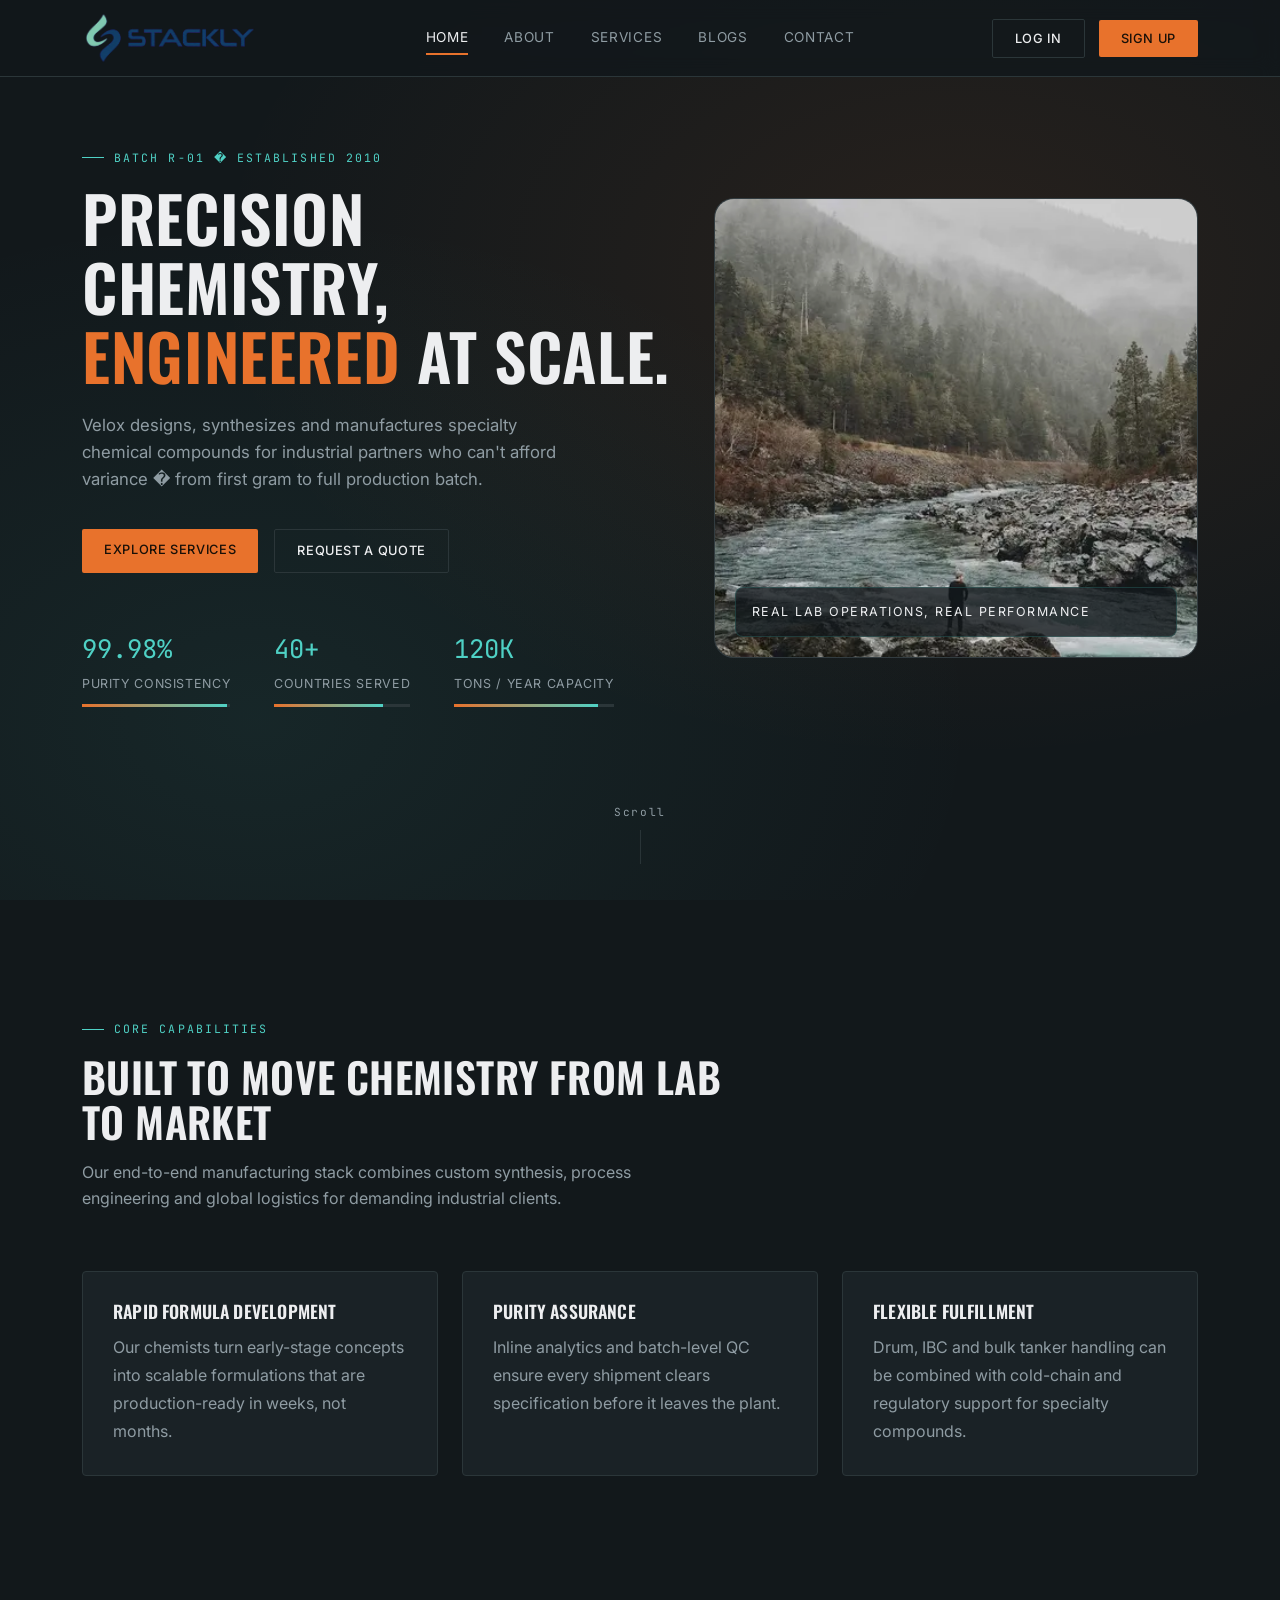
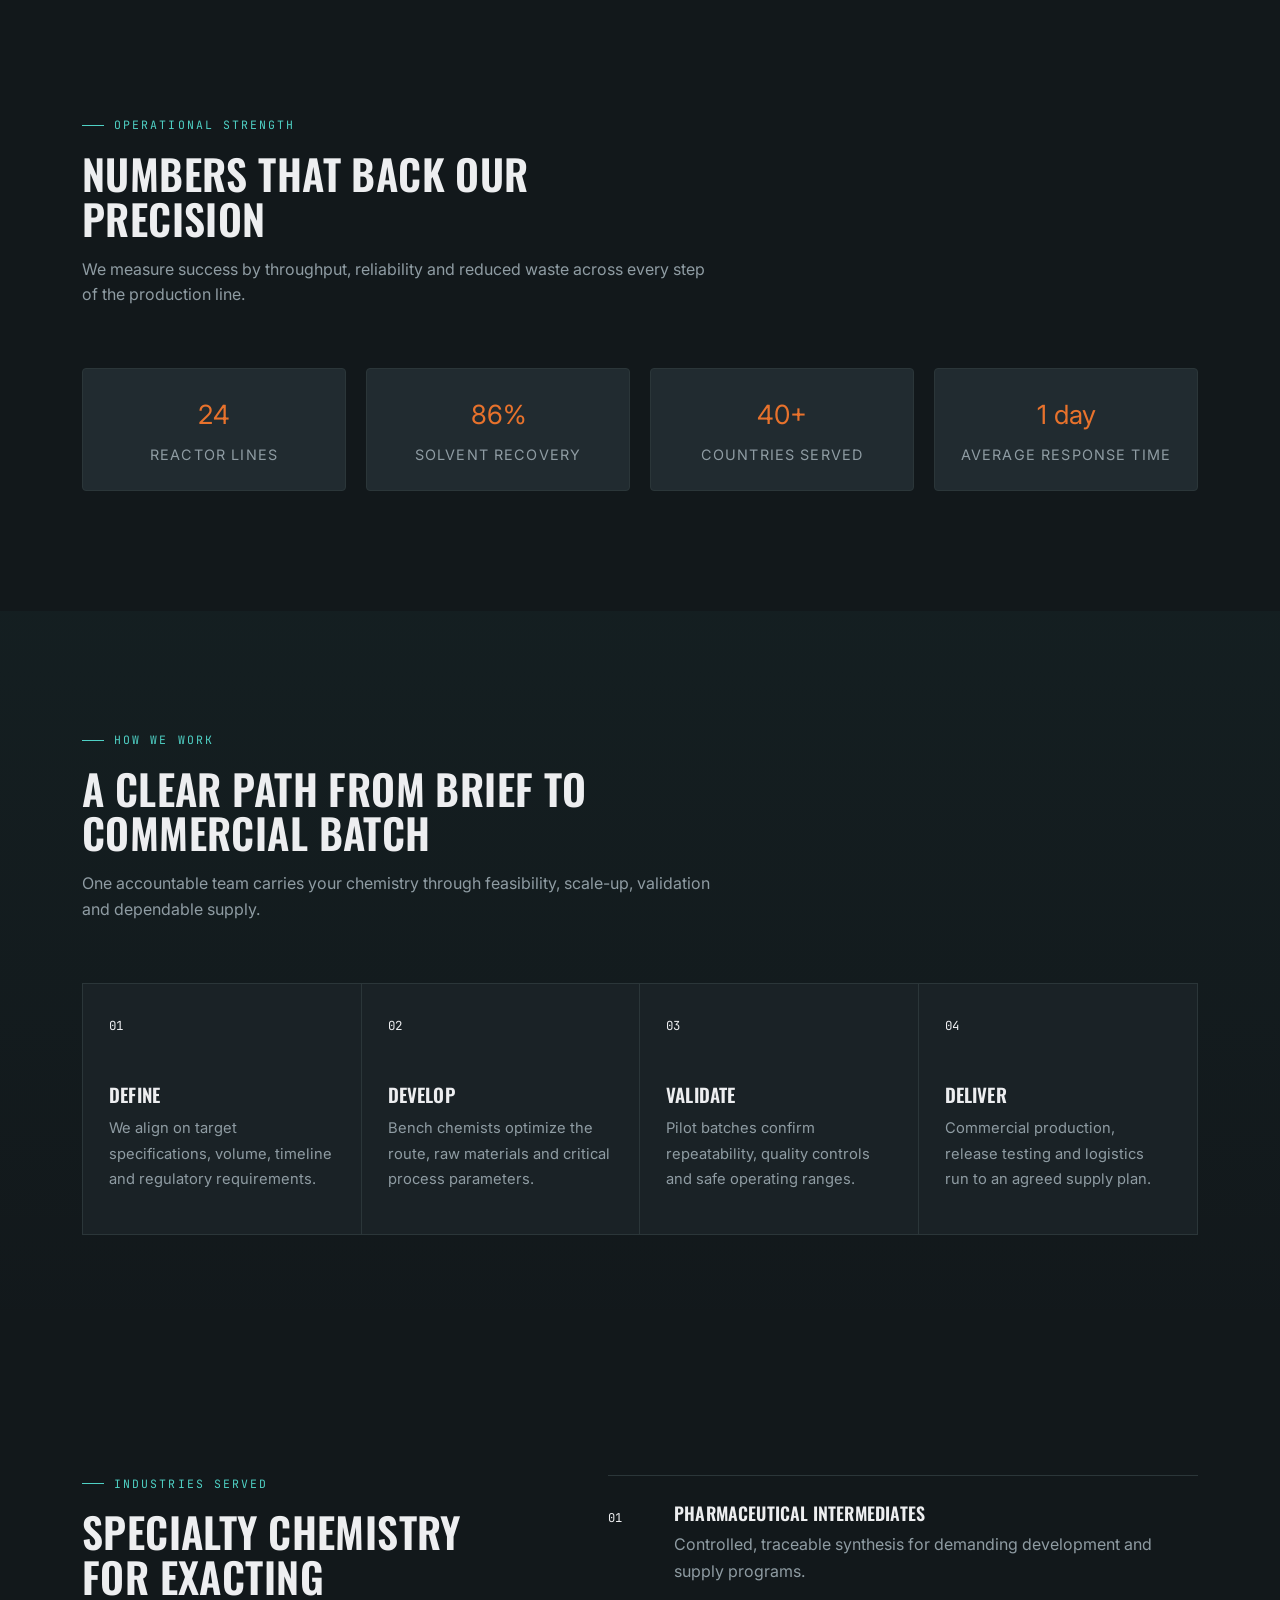
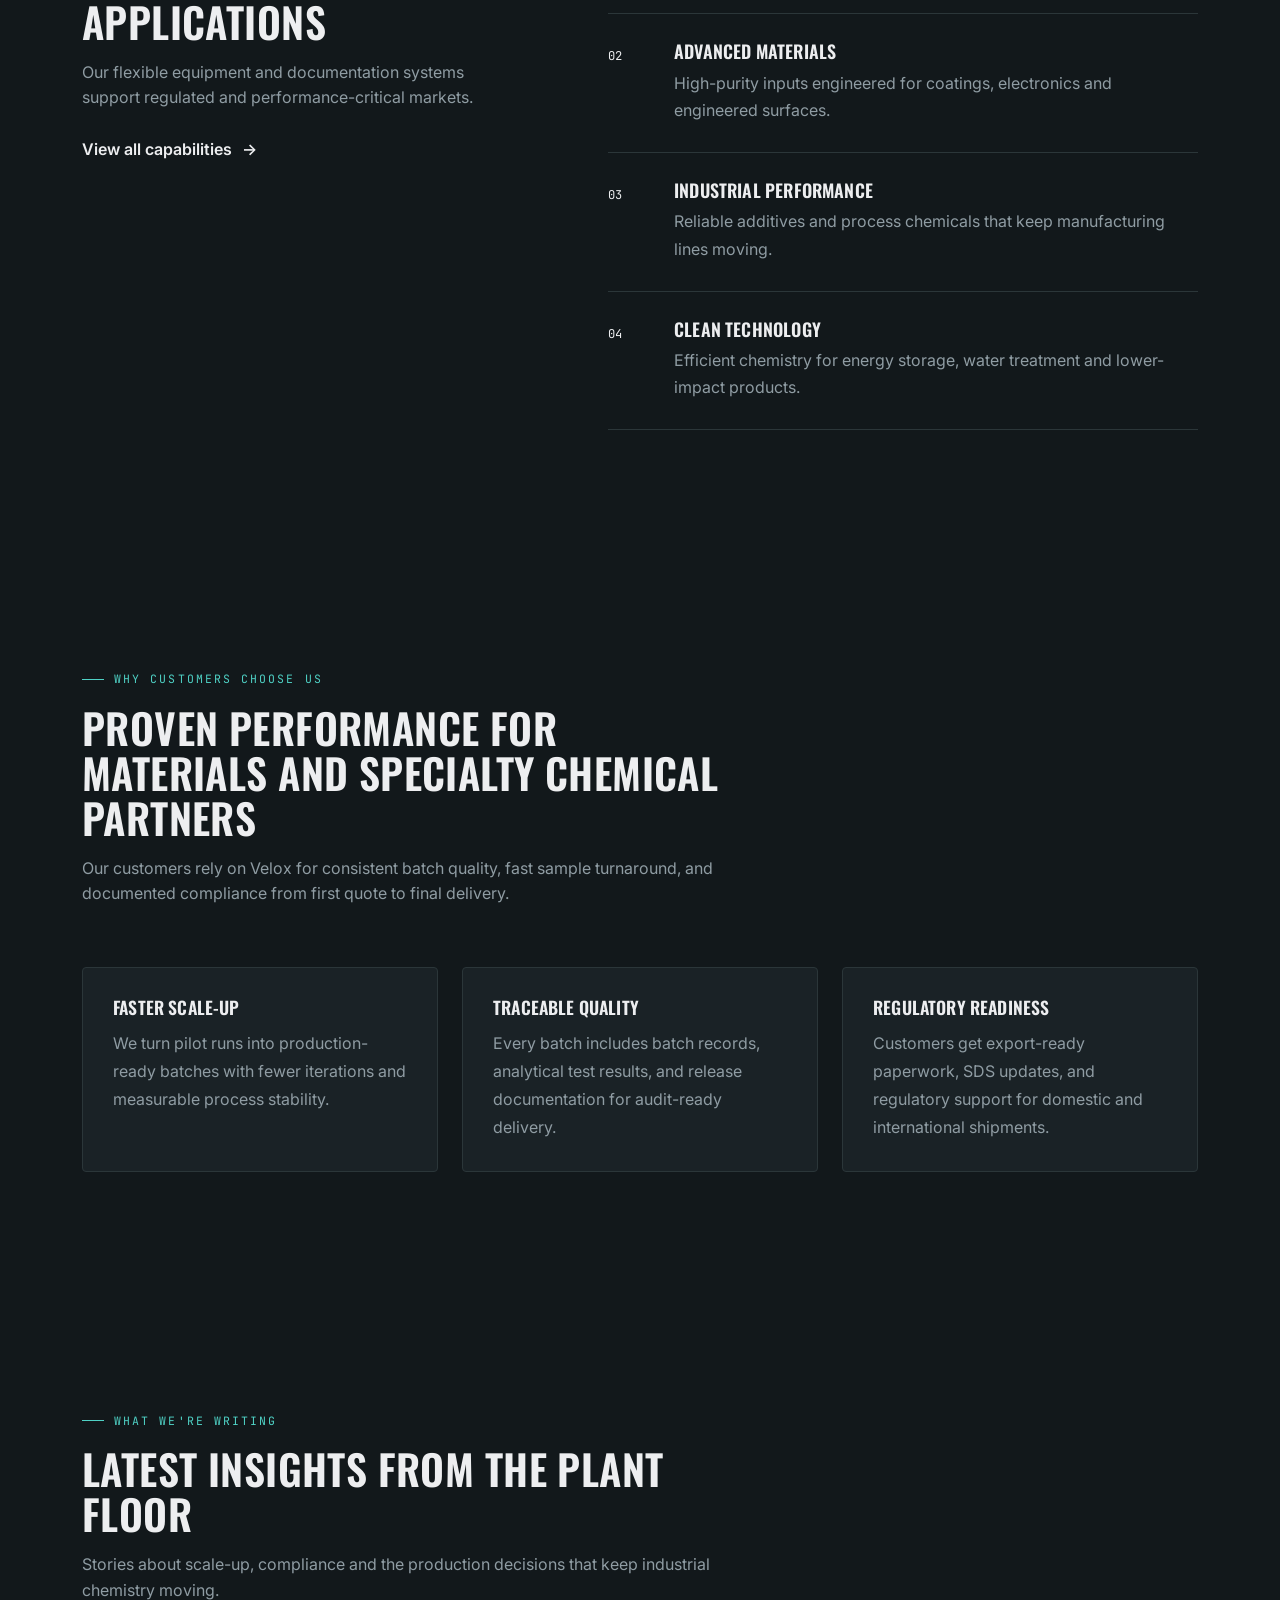
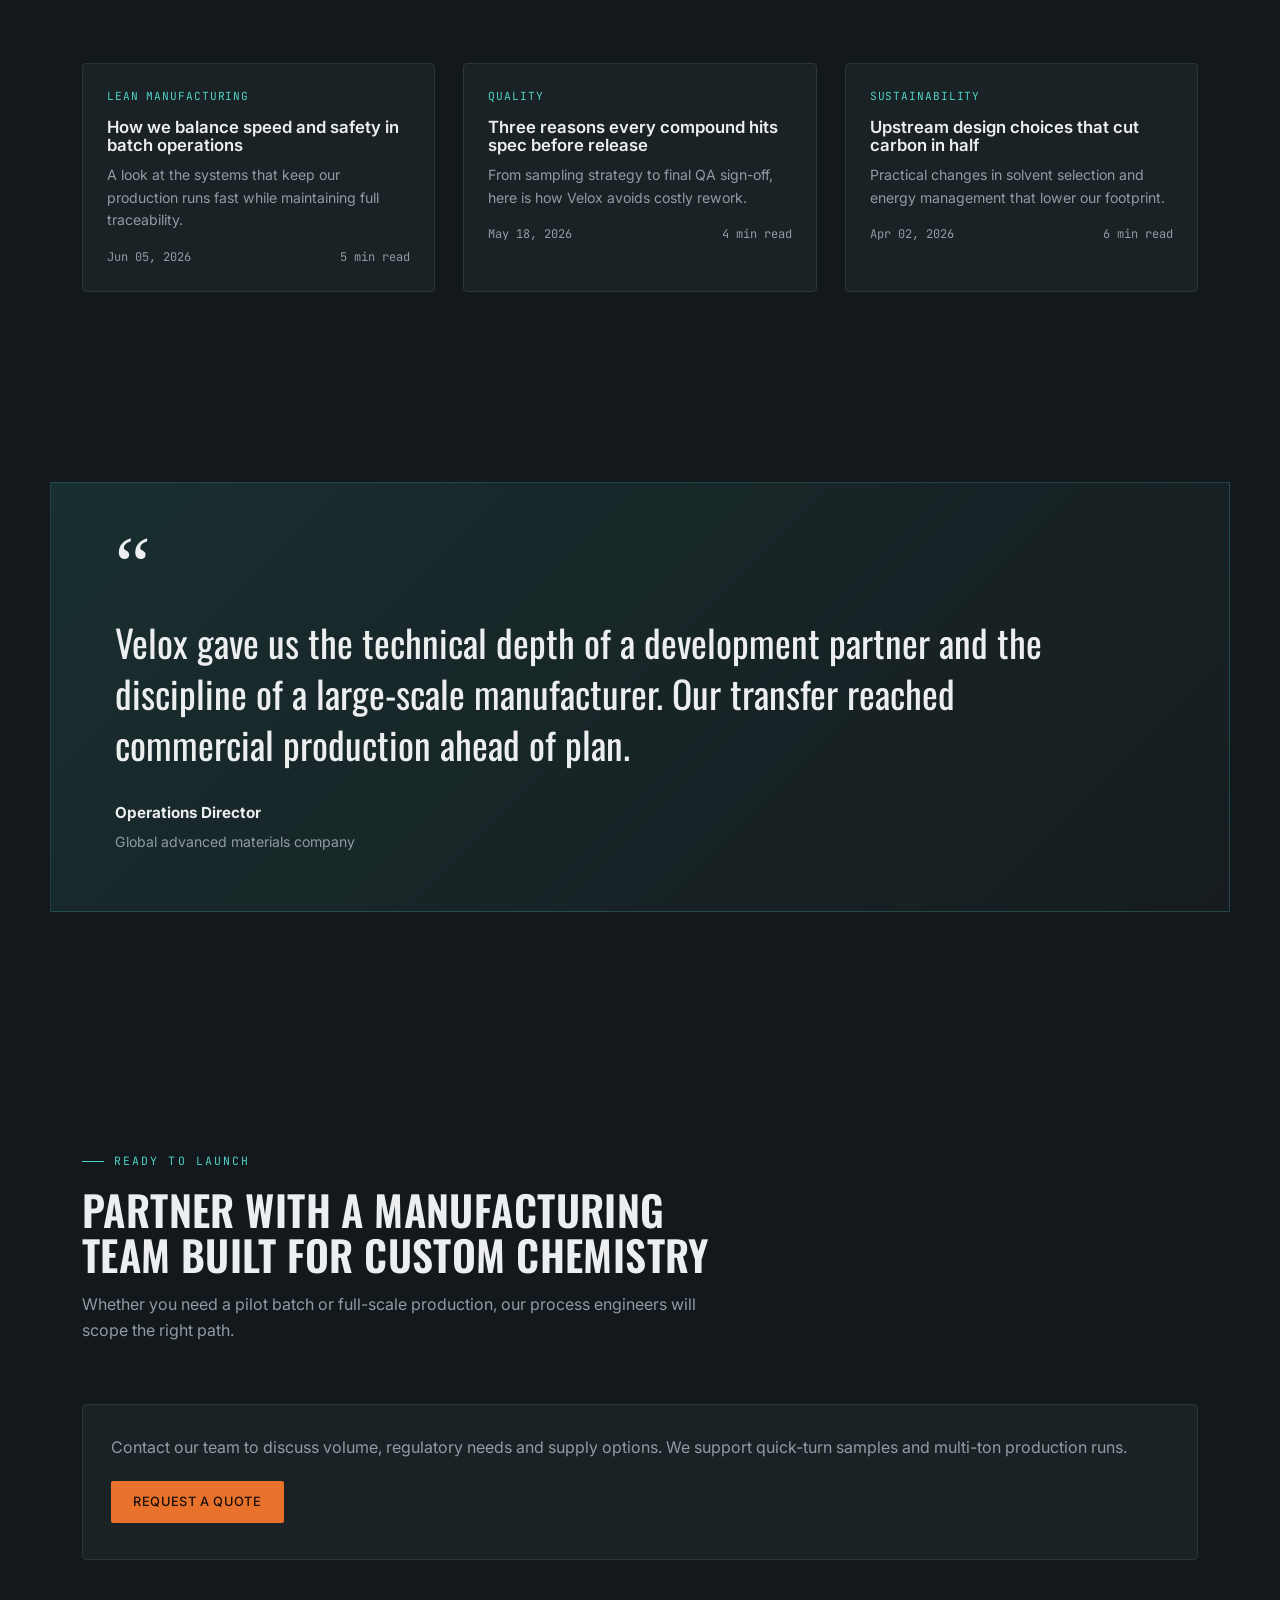
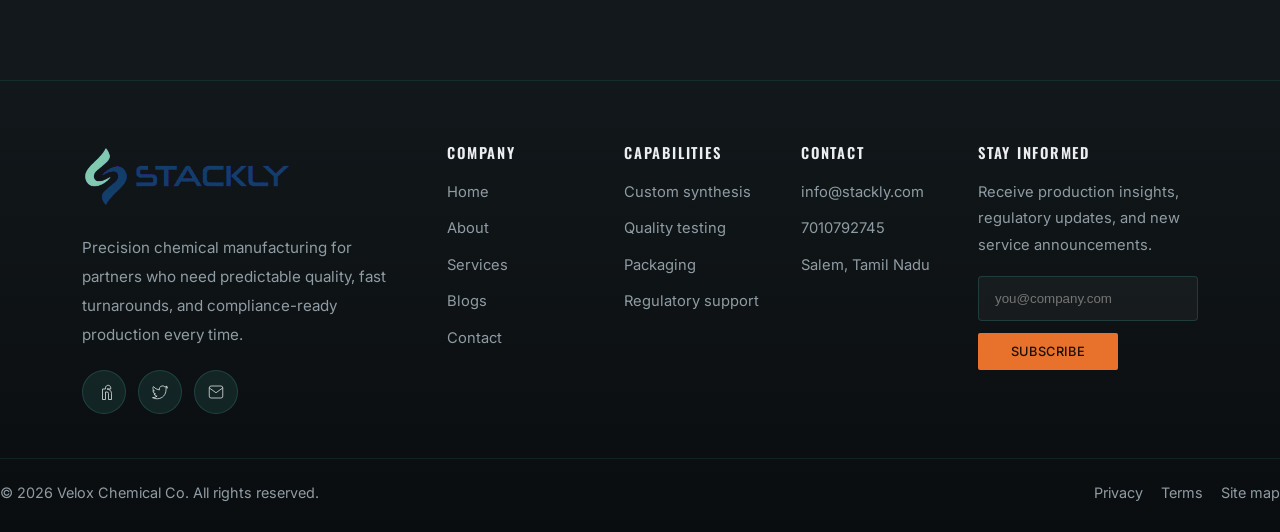
==== commit edf0de64: "update" ====
--- a/index.html
+++ b/index.html
@@ -296,7 +296,7 @@
       <h2>Sign up</h2>
       <p class="sub">Set up an account to request quotes and track production runs.</p>
       <form class="auth-form" onsubmit="return submitAuth(event,'signup')">
-        <div class="field"><label for="su-name">Company name</label><input id="su-name" type="text" required placeholder="Acme Industries"></div>
+        <div class="field"><label for="su-name">Your name</label><input id="su-name" type="text" required placeholder="Your full name" autocomplete="name"></div>
         <div class="field"><label for="su-email">Email</label><input id="su-email" type="email" required placeholder="you@company.com"></div>
         <div class="field"><label for="su-pass">Password</label><input id="su-pass" type="password" required placeholder="��������"></div>
         <button type="submit" class="btn btn-primary auth-submit"><span>Create Account</span></button>
--- a/styles.css
+++ b/styles.css
@@ -134,31 +134,42 @@
 .hamburger.active span:nth-child(2){ opacity:0; }
 .hamburger.active span:nth-child(3){ transform:translateY(-7px) rotate(-45deg); }
 @media (max-width:900px){
-  body.mobile-menu-open{ overflow:hidden; }
-  .nav-inner{ display:flex; position:relative; }
-  .logo{ margin-right:auto; }
+  body.mobile-menu-open{ overflow:hidden; touch-action:none; }
+  header.site-nav{backdrop-filter:none;-webkit-backdrop-filter:none}
+  .nav-inner{ display:flex; position:relative; padding-inline:20px; }
+  .logo{ margin-right:auto; position:relative; z-index:203; }
   nav.links{
-    position:fixed; top:88px; left:14px; right:14px; max-height:calc(100vh - 104px); overflow-y:auto;
-    flex-direction:column; align-items:stretch; gap:6px; padding:14px;
-    border:1px solid rgba(79,209,197,.2); border-radius:14px;
-    background:rgba(26,34,38,.98); box-shadow:0 22px 55px rgba(0,0,0,.48); backdrop-filter:blur(18px);
-    transform:translateY(-14px) scale(.98); transform-origin:top; transition:transform .28s ease,opacity .22s ease,visibility .22s; opacity:0; visibility:hidden; pointer-events:none;
+    position:fixed; inset:0; z-index:1000; width:100%; height:100vh; height:100dvh; min-height:0; margin:0; overflow-y:auto;
+    flex-direction:column; align-items:center; justify-content:center; gap:clamp(8px,2vh,18px);
+    padding:calc(96px + env(safe-area-inset-top)) 24px calc(132px + env(safe-area-inset-bottom));
+    background:
+      radial-gradient(circle at 90% 8%,rgba(232,114,44,.18),transparent 30%),
+      radial-gradient(circle at 8% 90%,rgba(79,209,197,.13),transparent 32%),
+      rgba(12,17,19,.985);
+    backdrop-filter:blur(22px);
+    transform:translateY(-2%); transition:transform .42s cubic-bezier(.22,1,.36,1),opacity .28s ease,visibility .28s; opacity:0; visibility:hidden; pointer-events:none;
   }
-  nav.links.open{ transform:translateY(0) scale(1); opacity:1; visibility:visible; pointer-events:auto; }
-  nav.links a{width:100%;padding:13px 15px;border-radius:8px;font-size:.82rem}
-  nav.links a::after{display:none}
-  nav.links a:hover,nav.links a.active{color:var(--text);background:rgba(79,209,197,.1);box-shadow:inset 3px 0 var(--teal)}
-  .nav-actions{ order:2; }
+  nav.links::before{content:"MENU";font-family:var(--font-mono);font-size:.65rem;letter-spacing:.28em;color:var(--teal);margin-bottom:clamp(10px,2vh,22px)}
+  nav.links.open{ transform:translateY(0); opacity:1; visibility:visible; pointer-events:auto; }
+  nav.links a{width:min(100%,430px);padding:6px 20px;text-align:center;font-family:var(--font-display);font-size:clamp(2rem,8vw,3.4rem);font-weight:500;line-height:1.08;letter-spacing:.04em;color:#a9b2b6;opacity:0;transform:translateY(-10px);transition:color .25s ease,opacity .3s ease,transform .38s cubic-bezier(.22,1,.36,1)}
+  nav.links.open a{opacity:1;transform:translateY(0)}
+  nav.links.open a:nth-child(1){transition-delay:.06s}nav.links.open a:nth-child(2){transition-delay:.1s}nav.links.open a:nth-child(3){transition-delay:.14s}nav.links.open a:nth-child(4){transition-delay:.18s}nav.links.open a:nth-child(5){transition-delay:.22s}
+  nav.links a::after{left:50%;bottom:0;transform:translateX(-50%);height:2px}
+  nav.links a:hover,nav.links a.active{color:var(--text)}
+  nav.links a:hover::after,nav.links a.active::after{width:42px}
+  .nav-actions{position:fixed;z-index:1001;left:24px;right:24px;bottom:calc(24px + env(safe-area-inset-bottom));display:flex;align-items:center;justify-content:center;gap:12px;opacity:0;visibility:hidden;transform:translateY(12px);pointer-events:none;transition:opacity .25s ease .08s,transform .35s ease .08s,visibility .25s}
+  body.mobile-menu-open .nav-actions{opacity:1;visibility:visible;transform:translateY(0);pointer-events:auto}
+  .nav-actions .btn{width:min(190px,45vw);padding:13px 18px;text-align:center}
   .hamburger{ display:flex; order:3; margin-left:12px; position:relative; z-index:2; }
   .hamburger:hover,.hamburger.active{color:var(--teal);border-color:rgba(79,209,197,.55);background:rgba(79,209,197,.14)}
+  body.mobile-menu-open .site-nav{z-index:1002;background:transparent;border-color:transparent}
 }
 @media (max-width:600px){
-  .nav-inner{ padding:0 12px; }
+  .nav-inner{ padding:0 16px; }
   .logo .brand-logo{ width:104px; height:40px; }
-  .nav-actions{ gap:4px; }
-  .nav-actions .btn{ padding:8px 8px; font-size:0.62rem; }
+  .nav-actions{left:16px;right:16px;gap:8px}
+  .nav-actions .btn{padding:12px 10px;font-size:.7rem}
   .hamburger{ margin-left:7px; flex-basis:42px; width:42px; height:42px; }
-  nav.links{left:10px;right:10px;padding:12px}
 }
 
 /* ---------- Hero ---------- */
@@ -239,11 +250,11 @@
 .facility-art{ background:var(--panel); border:1px solid var(--border); border-radius:4px; padding:24px; }
 
 /* ---------- Services ---------- */
-.services-grid{ display:grid; grid-template-columns:repeat(3,1fr); gap:1px; background:var(--border); border:1px solid var(--border); }
-@media (max-width:900px){ .services-grid{ grid-template-columns:1fr 1fr; } }
-@media (max-width:600px){ .services-grid{ grid-template-columns:1fr; } }
+.services-grid{ display:grid; grid-template-columns:repeat(3,minmax(0,1fr)); gap:24px; }
+@media (max-width:900px){ .services-grid{ grid-template-columns:1fr 1fr; gap:20px; } }
+@media (max-width:600px){ .services-grid{ grid-template-columns:1fr; gap:16px; } }
 .service-card{
-  background:var(--panel); padding:36px 30px; transition:background .35s ease, transform .35s ease;
+  background:var(--panel); border:1px solid var(--border); padding:36px 30px; transition:background .35s ease, transform .35s ease;
   position:relative;
 }
 .service-card:hover{ background:var(--panel-2); transform:translateY(-4px); }
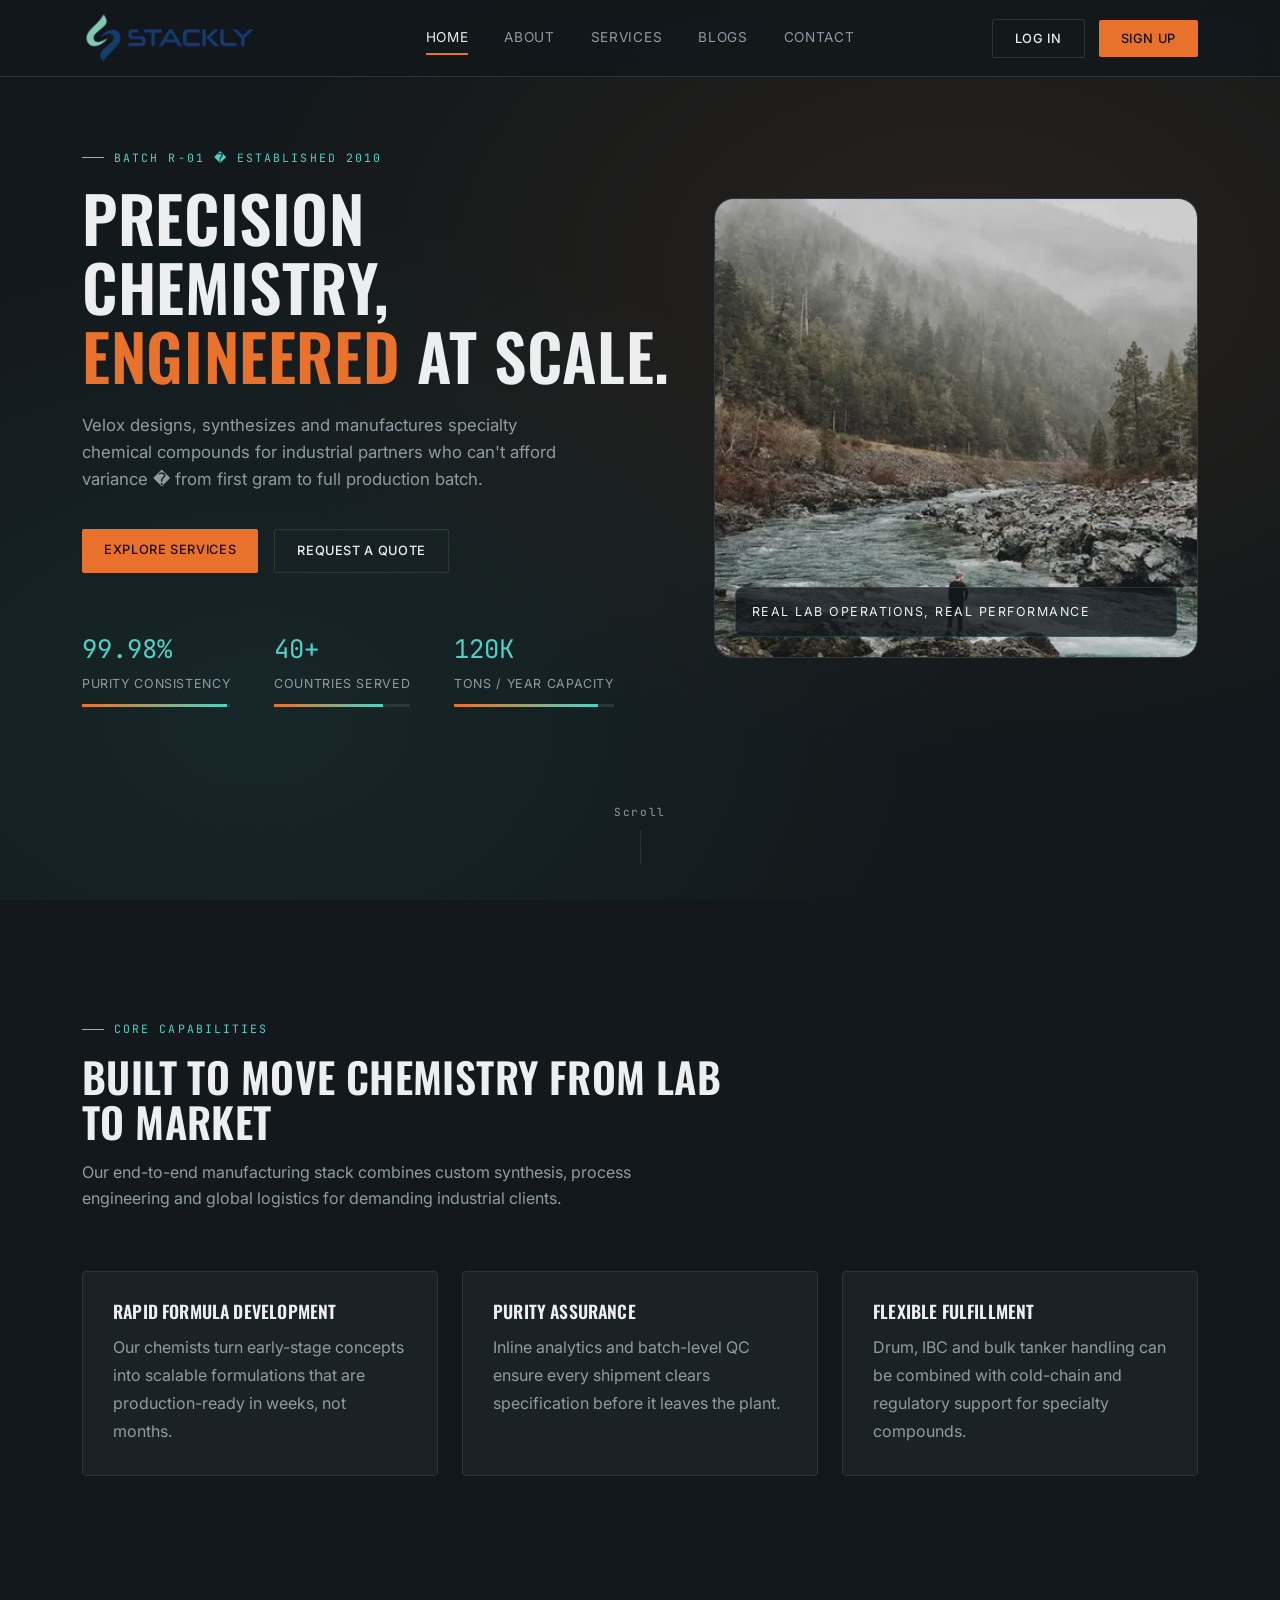
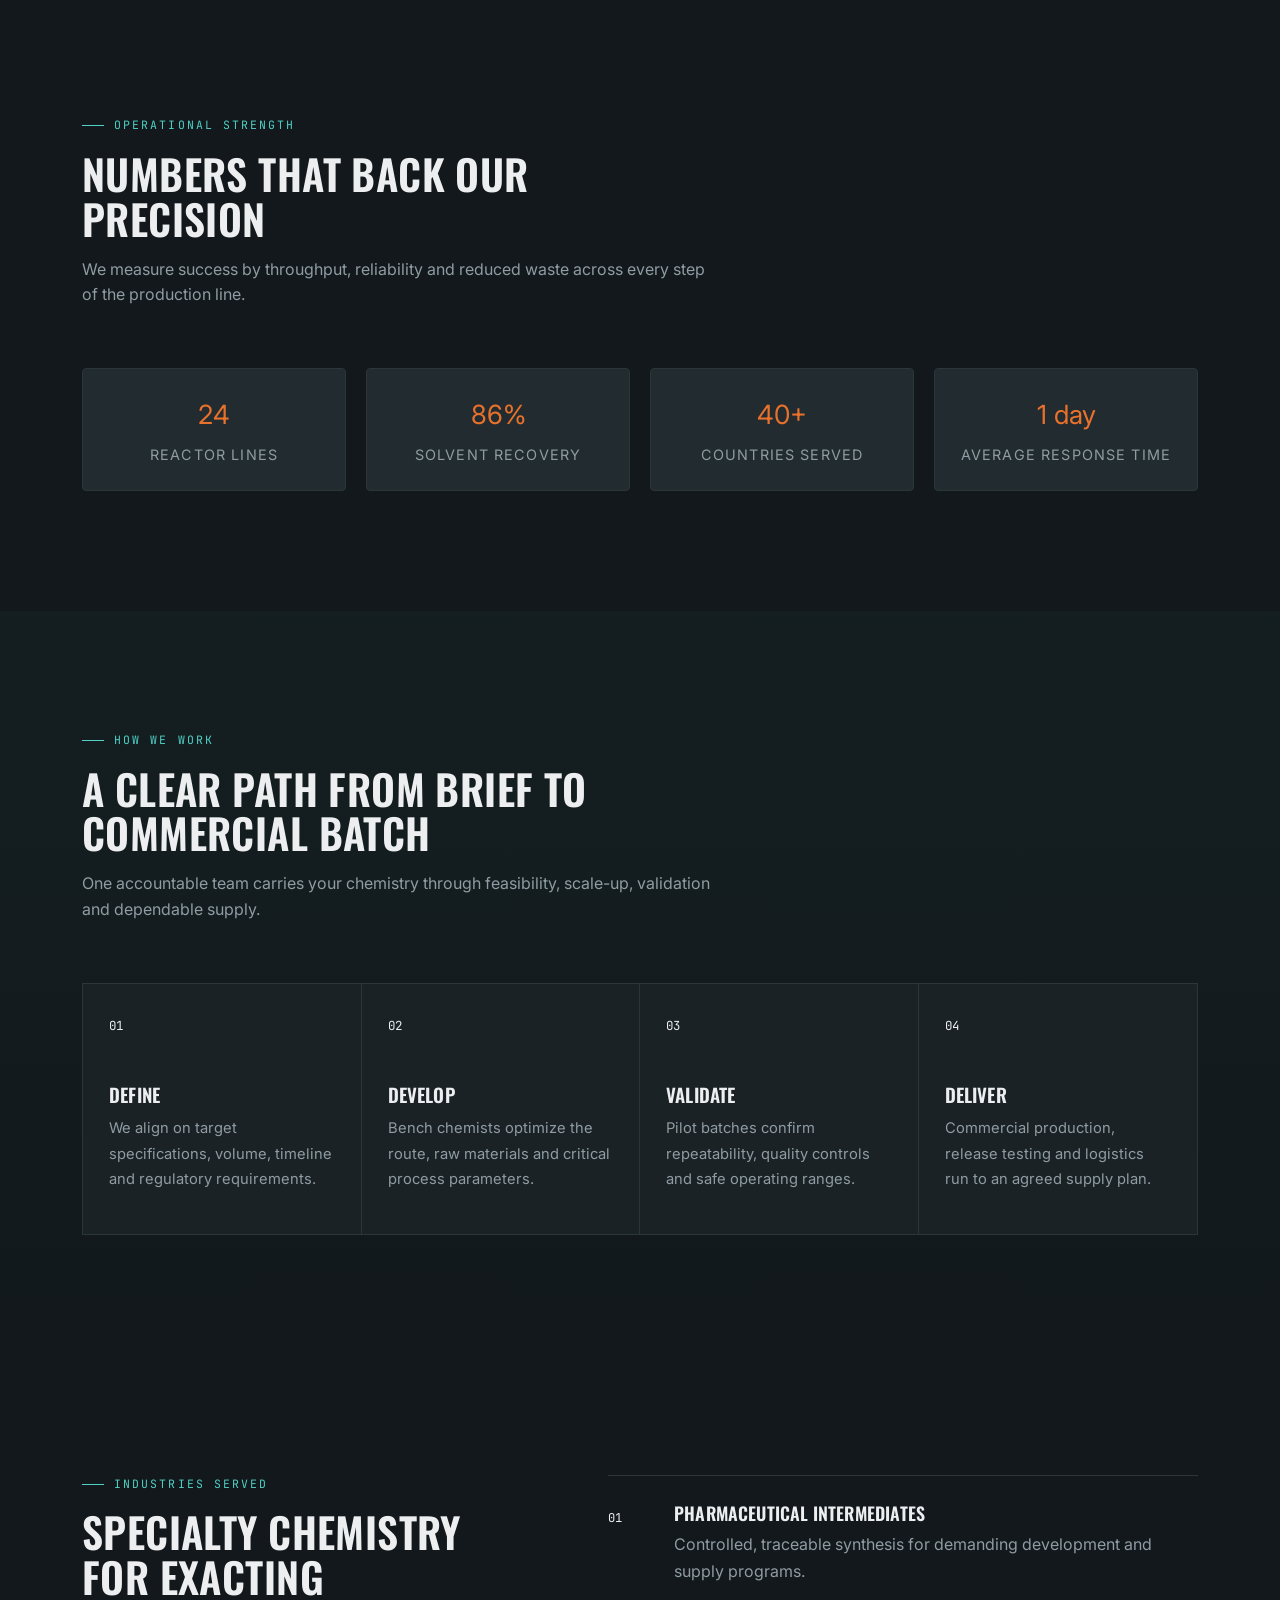
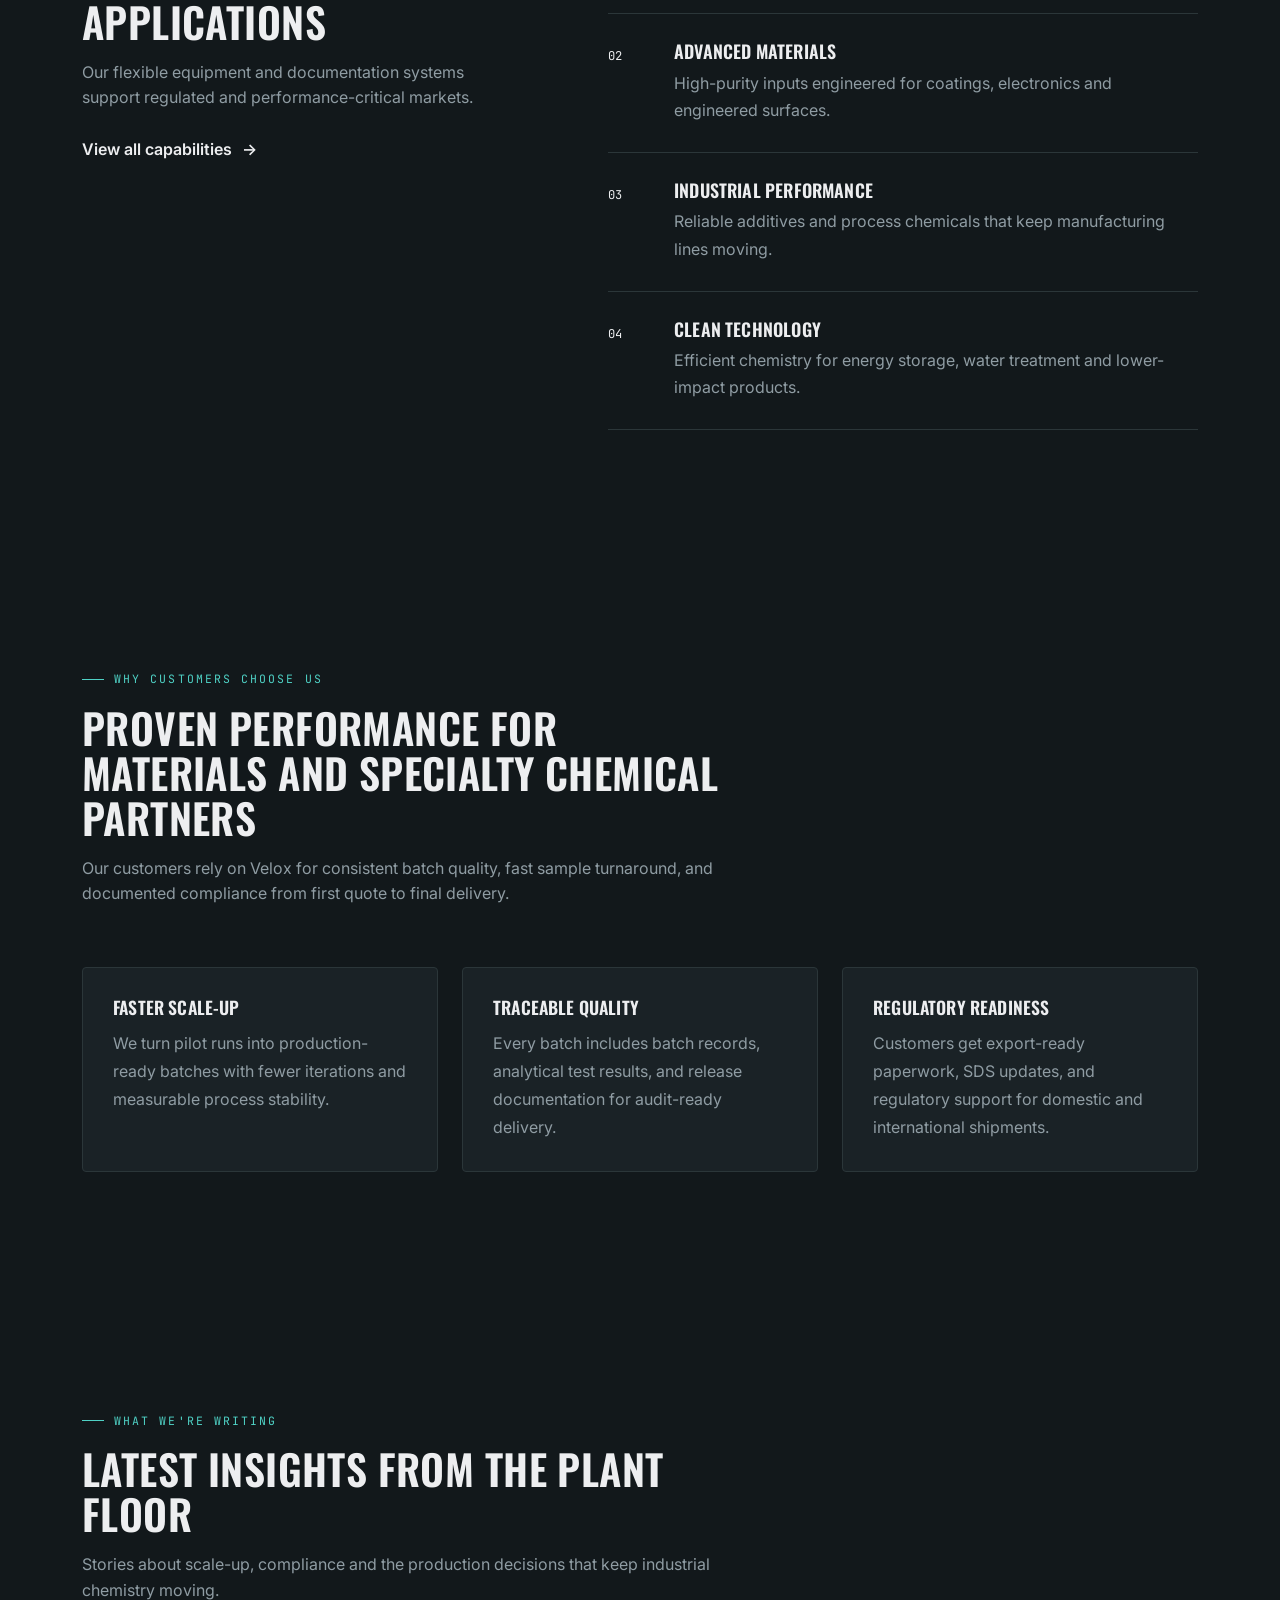
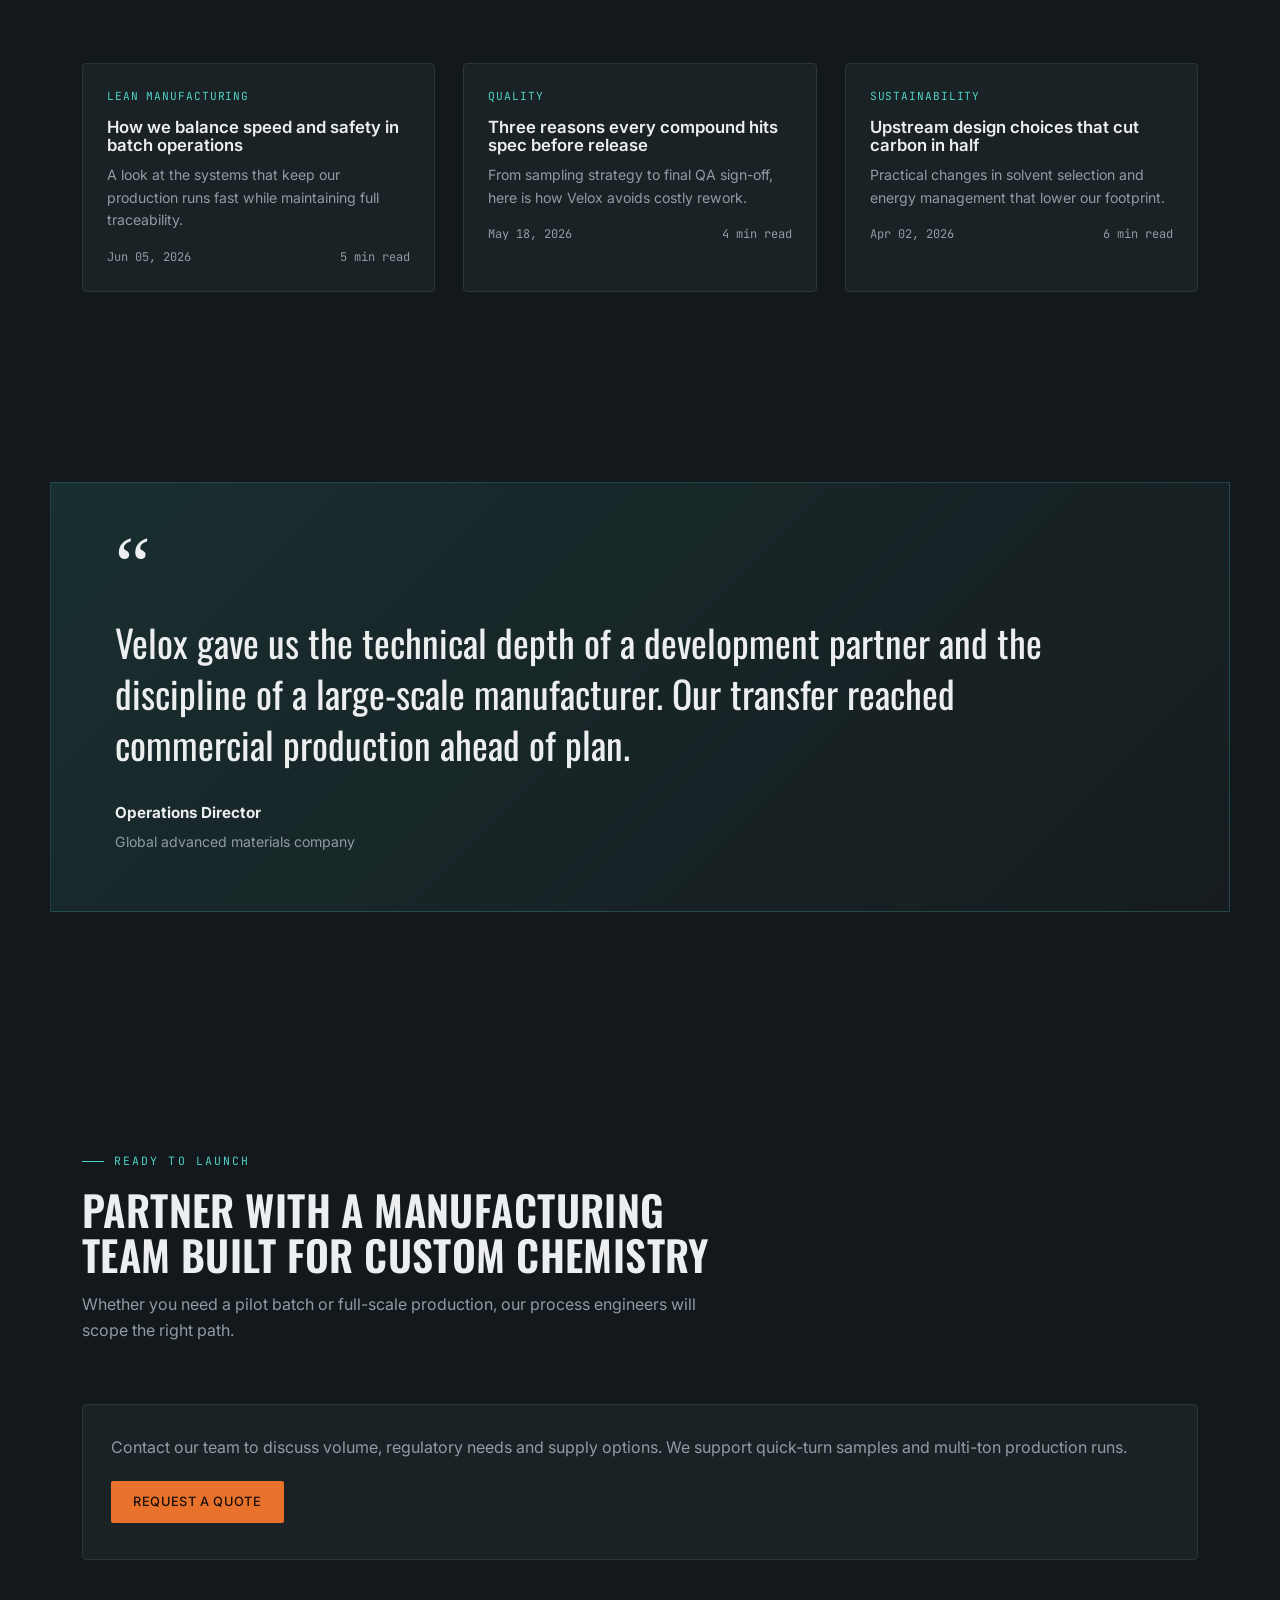
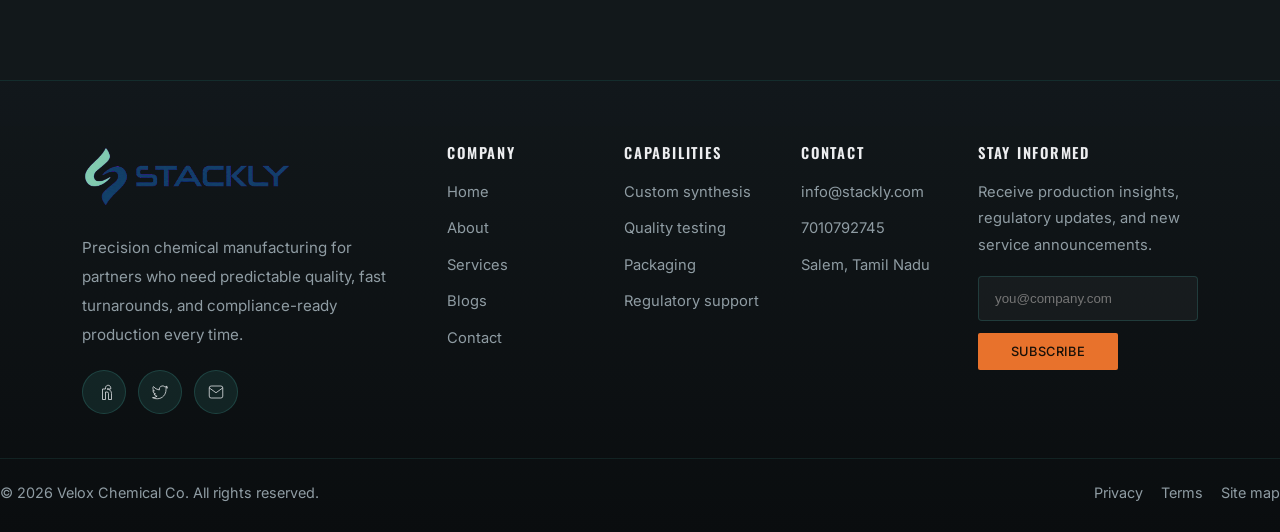
==== commit 7227b187: "update" ====
--- a/index.html
+++ b/index.html
@@ -12,7 +12,7 @@
 <header class="site-nav">
   <div class="nav-inner">
     <a href="index.html" class="logo">
-      <img src="assets/stackly-logo.png" alt="Stackly" class="brand-logo">
+      <img src="assets/stackly-logo.webp" alt="Stackly" class="brand-logo">
     </a>
     <button class="hamburger" id="hamburger" aria-label="Toggle menu"><span></span><span></span><span></span></button>
     <nav class="links" id="navLinks">
@@ -217,7 +217,7 @@
 <footer class="site-footer">
   <div class="container footer-grid">
     <div class="footer-brand">
-      <a href="index.html" class="footer-logo"><img src="assets/stackly-logo.png" alt="Stackly" class="brand-logo"></a>
+      <a href="index.html" class="footer-logo"><img src="assets/stackly-logo.webp" alt="Stackly" class="brand-logo"></a>
       <p>Precision chemical manufacturing for partners who need predictable quality, fast turnarounds, and compliance-ready production every time.</p>
       <div class="footer-social">
         <a href="404.html" aria-label="LinkedIn">
